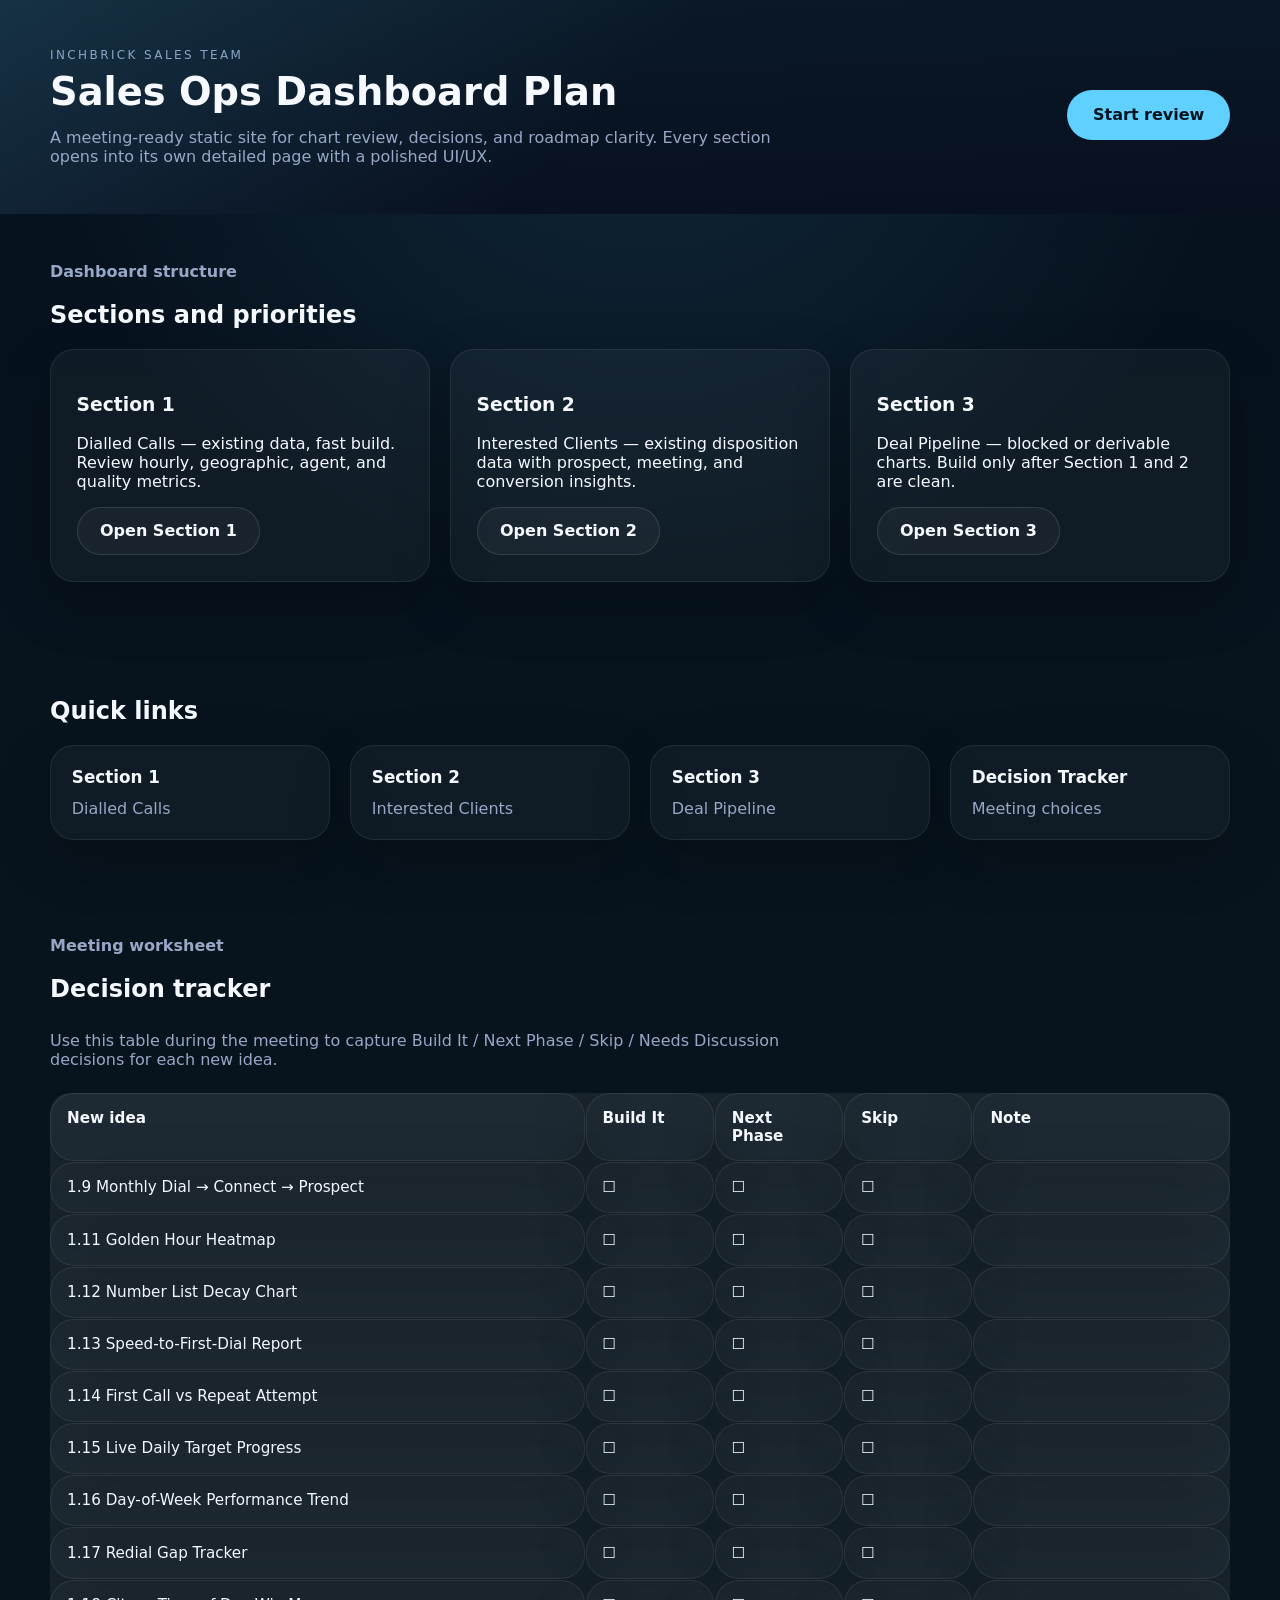
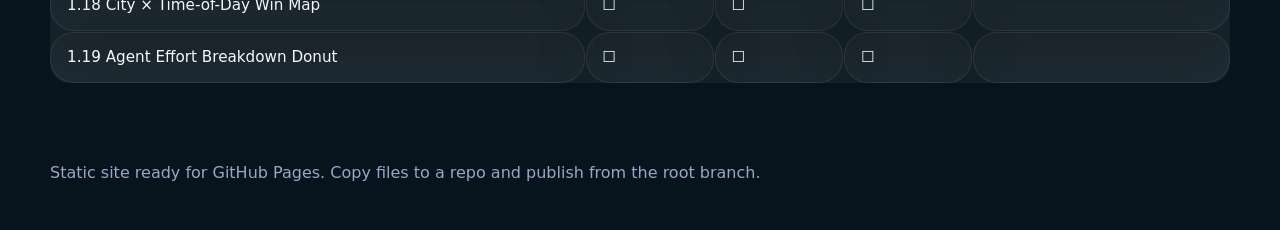
==== index.html @ 91cfb1c0 "Initial Sales Ops Dashboard plan site" ====
<!DOCTYPE html>
<html lang="en">
<head>
  <meta charset="UTF-8" />
  <meta name="viewport" content="width=device-width, initial-scale=1.0" />
  <title>Sales Ops Dashboard Plan</title>
  <link rel="stylesheet" href="css/styles.css" />
</head>
<body>
  <header class="hero">
    <div class="container hero-content">
      <div>
        <p class="eyebrow">Inchbrick Sales Team</p>
        <h1>Sales Ops Dashboard Plan</h1>
        <p class="hero-copy">A meeting-ready static site for chart review, decisions, and roadmap clarity. Every section opens into its own detailed page with a polished UI/UX.</p>
      </div>
      <a class="primary-button" href="#sections">Start review</a>
    </div>
  </header>

  <main class="container">
    <section id="sections" class="section-summary">
      <div class="section-header">
        <div>
          <p class="section-label">Dashboard structure</p>
          <h2>Sections and priorities</h2>
        </div>
      </div>

      <div class="grid-3">
        <article class="summary-card">
          <h3>Section 1</h3>
          <p>Dialled Calls — existing data, fast build. Review hourly, geographic, agent, and quality metrics.</p>
          <a href="section1.html" class="secondary-button">Open Section 1</a>
        </article>
        <article class="summary-card">
          <h3>Section 2</h3>
          <p>Interested Clients — existing disposition data with prospect, meeting, and conversion insights.</p>
          <a href="section2.html" class="secondary-button">Open Section 2</a>
        </article>
        <article class="summary-card">
          <h3>Section 3</h3>
          <p>Deal Pipeline — blocked or derivable charts. Build only after Section 1 and 2 are clean.</p>
          <a href="section3.html" class="secondary-button">Open Section 3</a>
        </article>
      </div>
    </section>

    <section class="cards-grid">
      <h2>Quick links</h2>
      <div class="grid-4">
        <a class="card-link" href="section1.html">
          <strong>Section 1</strong>
          <span>Dialled Calls</span>
        </a>
        <a class="card-link" href="section2.html">
          <strong>Section 2</strong>
          <span>Interested Clients</span>
        </a>
        <a class="card-link" href="section3.html">
          <strong>Section 3</strong>
          <span>Deal Pipeline</span>
        </a>
        <a class="card-link" href="#decision-tracker">
          <strong>Decision Tracker</strong>
          <span>Meeting choices</span>
        </a>
      </div>
    </section>

    <section id="decision-tracker" class="decision-section">
      <div class="section-header">
        <div>
          <p class="section-label">Meeting worksheet</p>
          <h2>Decision tracker</h2>
        </div>
      </div>
      <p class="note">Use this table during the meeting to capture Build It / Next Phase / Skip / Needs Discussion decisions for each new idea.</p>
      <div class="decision-grid">
        <div class="decision-cell"><strong>New idea</strong></div>
        <div class="decision-cell"><strong>Build It</strong></div>
        <div class="decision-cell"><strong>Next Phase</strong></div>
        <div class="decision-cell"><strong>Skip</strong></div>
        <div class="decision-cell"><strong>Note</strong></div>

        <div class="decision-cell">1.9 Monthly Dial → Connect → Prospect</div>
        <div class="decision-cell">☐</div>
        <div class="decision-cell">☐</div>
        <div class="decision-cell">☐</div>
        <div class="decision-cell"></div>

        <div class="decision-cell">1.11 Golden Hour Heatmap</div>
        <div class="decision-cell">☐</div>
        <div class="decision-cell">☐</div>
        <div class="decision-cell">☐</div>
        <div class="decision-cell"></div>

        <div class="decision-cell">1.12 Number List Decay Chart</div>
        <div class="decision-cell">☐</div>
        <div class="decision-cell">☐</div>
        <div class="decision-cell">☐</div>
        <div class="decision-cell"></div>

        <div class="decision-cell">1.13 Speed-to-First-Dial Report</div>
        <div class="decision-cell">☐</div>
        <div class="decision-cell">☐</div>
        <div class="decision-cell">☐</div>
        <div class="decision-cell"></div>

        <div class="decision-cell">1.14 First Call vs Repeat Attempt</div>
        <div class="decision-cell">☐</div>
        <div class="decision-cell">☐</div>
        <div class="decision-cell">☐</div>
        <div class="decision-cell"></div>

        <div class="decision-cell">1.15 Live Daily Target Progress</div>
        <div class="decision-cell">☐</div>
        <div class="decision-cell">☐</div>
        <div class="decision-cell">☐</div>
        <div class="decision-cell"></div>

        <div class="decision-cell">1.16 Day-of-Week Performance Trend</div>
        <div class="decision-cell">☐</div>
        <div class="decision-cell">☐</div>
        <div class="decision-cell">☐</div>
        <div class="decision-cell"></div>

        <div class="decision-cell">1.17 Redial Gap Tracker</div>
        <div class="decision-cell">☐</div>
        <div class="decision-cell">☐</div>
        <div class="decision-cell">☐</div>
        <div class="decision-cell"></div>

        <div class="decision-cell">1.18 City × Time-of-Day Win Map</div>
        <div class="decision-cell">☐</div>
        <div class="decision-cell">☐</div>
        <div class="decision-cell">☐</div>
        <div class="decision-cell"></div>

        <div class="decision-cell">1.19 Agent Effort Breakdown Donut</div>
        <div class="decision-cell">☐</div>
        <div class="decision-cell">☐</div>
        <div class="decision-cell">☐</div>
        <div class="decision-cell"></div>
      </div>
    </section>
  </main>

  <footer class="footer">
    <div class="container">
      <p>Static site ready for GitHub Pages. Copy files to a repo and publish from the root branch.</p>
    </div>
  </footer>
</body>
</html>
---- css/styles.css ----
:root {
  color-scheme: dark;
  --bg: #08101f;
  --surface: #112135;
  --surface-light: #172b44;
  --text: #f6f9ff;
  --muted: #98a7c7;
  --accent: #60d0ff;
  --accent-strong: #10b0ff;
  --border: rgba(255,255,255,0.08);
  --shadow: 0 20px 60px rgba(0,0,0,0.2);
}

* {
  box-sizing: border-box;
}

body {
  margin: 0;
  font-family: Inter, ui-sans-serif, system-ui, sans-serif;
  background: radial-gradient(circle at top, rgba(96,208,255,0.12), transparent 32%),
              linear-gradient(180deg, #06111f 0%, #07131d 42%, #07131d 100%);
  color: var(--text);
  min-height: 100vh;
}

img {
  max-width: 100%;
}

.container {
  width: min(1180px, calc(100% - 2rem));
  margin: 0 auto;
}

.hero, .page-header {
  padding: 3rem 0 2rem;
}

.hero-content, .header-row {
  display: flex;
  gap: 1.5rem;
  align-items: center;
  justify-content: space-between;
  flex-wrap: wrap;
}

.hero {
  background: linear-gradient(135deg, rgba(96,208,255,0.14), transparent 48%),
              linear-gradient(180deg, rgba(10,24,38,0.96), rgba(8,16,31,0.96));
}

.eyebrow {
  margin: 0 0 0.6rem;
  text-transform: uppercase;
  letter-spacing: 0.2em;
  font-size: 0.75rem;
  color: #8aa5c6;
}

h1 {
  margin: 0;
  font-size: clamp(2.4rem, 2.8vw, 3.6rem);
  line-height: 1.05;
}

.hero-copy, .section-header p, .note, .section-details p {
  max-width: 72ch;
  color: var(--muted);
}

.primary-button, .secondary-button {
  display: inline-flex;
  align-items: center;
  justify-content: center;
  border-radius: 999px;
  text-decoration: none;
  font-weight: 600;
  transition: transform 0.2s ease, background 0.2s ease;
}

.primary-button {
  padding: 0.95rem 1.6rem;
  background: var(--accent);
  color: #031420;
}

.secondary-button {
  padding: 0.85rem 1.4rem;
  border: 1px solid rgba(255,255,255,0.12);
  color: var(--text);
  background: rgba(255,255,255,0.04);
}

.primary-button:hover, .secondary-button:hover {
  transform: translateY(-1px);
}

.section-summary, .cards-grid, .decision-section {
  padding: 3rem 0;
}

.section-label {
  margin: 0 0 0.5rem;
  color: var(--accent);
  font-weight: 700;
}

.section-header {
  display: flex;
  flex-wrap: wrap;
  gap: 1rem;
  align-items: baseline;
}

.grid-3, .grid-4 {
  display: grid;
  gap: 1.25rem;
}

.grid-3 {
  grid-template-columns: repeat(auto-fit, minmax(240px, 1fr));
}

.grid-4 {
  grid-template-columns: repeat(auto-fit, minmax(180px, 1fr));
}

.summary-card, .card-link, .chart-card, .decision-cell {
  background: rgba(255,255,255,0.04);
  border: 1px solid var(--border);
  border-radius: 24px;
  box-shadow: var(--shadow);
}

.summary-card, .chart-card {
  padding: 1.6rem;
}

.card-link {
  padding: 1.3rem;
  text-decoration: none;
  color: inherit;
  display: flex;
  flex-direction: column;
  gap: 0.75rem;
}

.card-link strong {
  font-size: 1.05rem;
}

.card-link span {
  color: var(--muted);
}

.note {
  margin: 0.5rem 0 1.5rem;
}

.chart-list {
  display: grid;
  gap: 1rem;
}

.chart-card h3 {
  margin-top: 0;
  margin-bottom: 0.65rem;
}

.chart-card p {
  margin: 0.55rem 0;
  line-height: 1.7;
}

.chart-card p strong {
  color: #dbe9ff;
}

.chart-card.blocked {
  border-color: #9030ff;
}

.chart-card.derivable {
  border-color: #3c9cff;
}

.decision-grid {
  display: grid;
  gap: 1px;
  grid-template-columns: 2.5fr 0.6fr 0.6fr 0.6fr 1.2fr;
  background: rgba(255,255,255,0.08);
  border-radius: 20px;
  overflow: hidden;
}

.decision-cell {
  padding: 0.95rem 1rem;
  background: rgba(255,255,255,0.02);
  color: var(--text);
  font-size: 0.95rem;
  min-height: 3.2rem;
}

.decision-cell strong {
  color: var(--text);
}

.footer {
  padding: 2rem 0 3rem;
}

.footer p {
  margin: 0;
  color: var(--muted);
}

@media (max-width: 780px) {
  .grid-4, .grid-3 {
    grid-template-columns: 1fr;
  }
  .decision-grid {
    grid-template-columns: 1fr;
  }
}

@media (max-width: 560px) {
  .hero-content, .header-row {
    flex-direction: column;
    align-items: flex-start;
  }
  .primary-button, .secondary-button {
    width: 100%;
  }
}
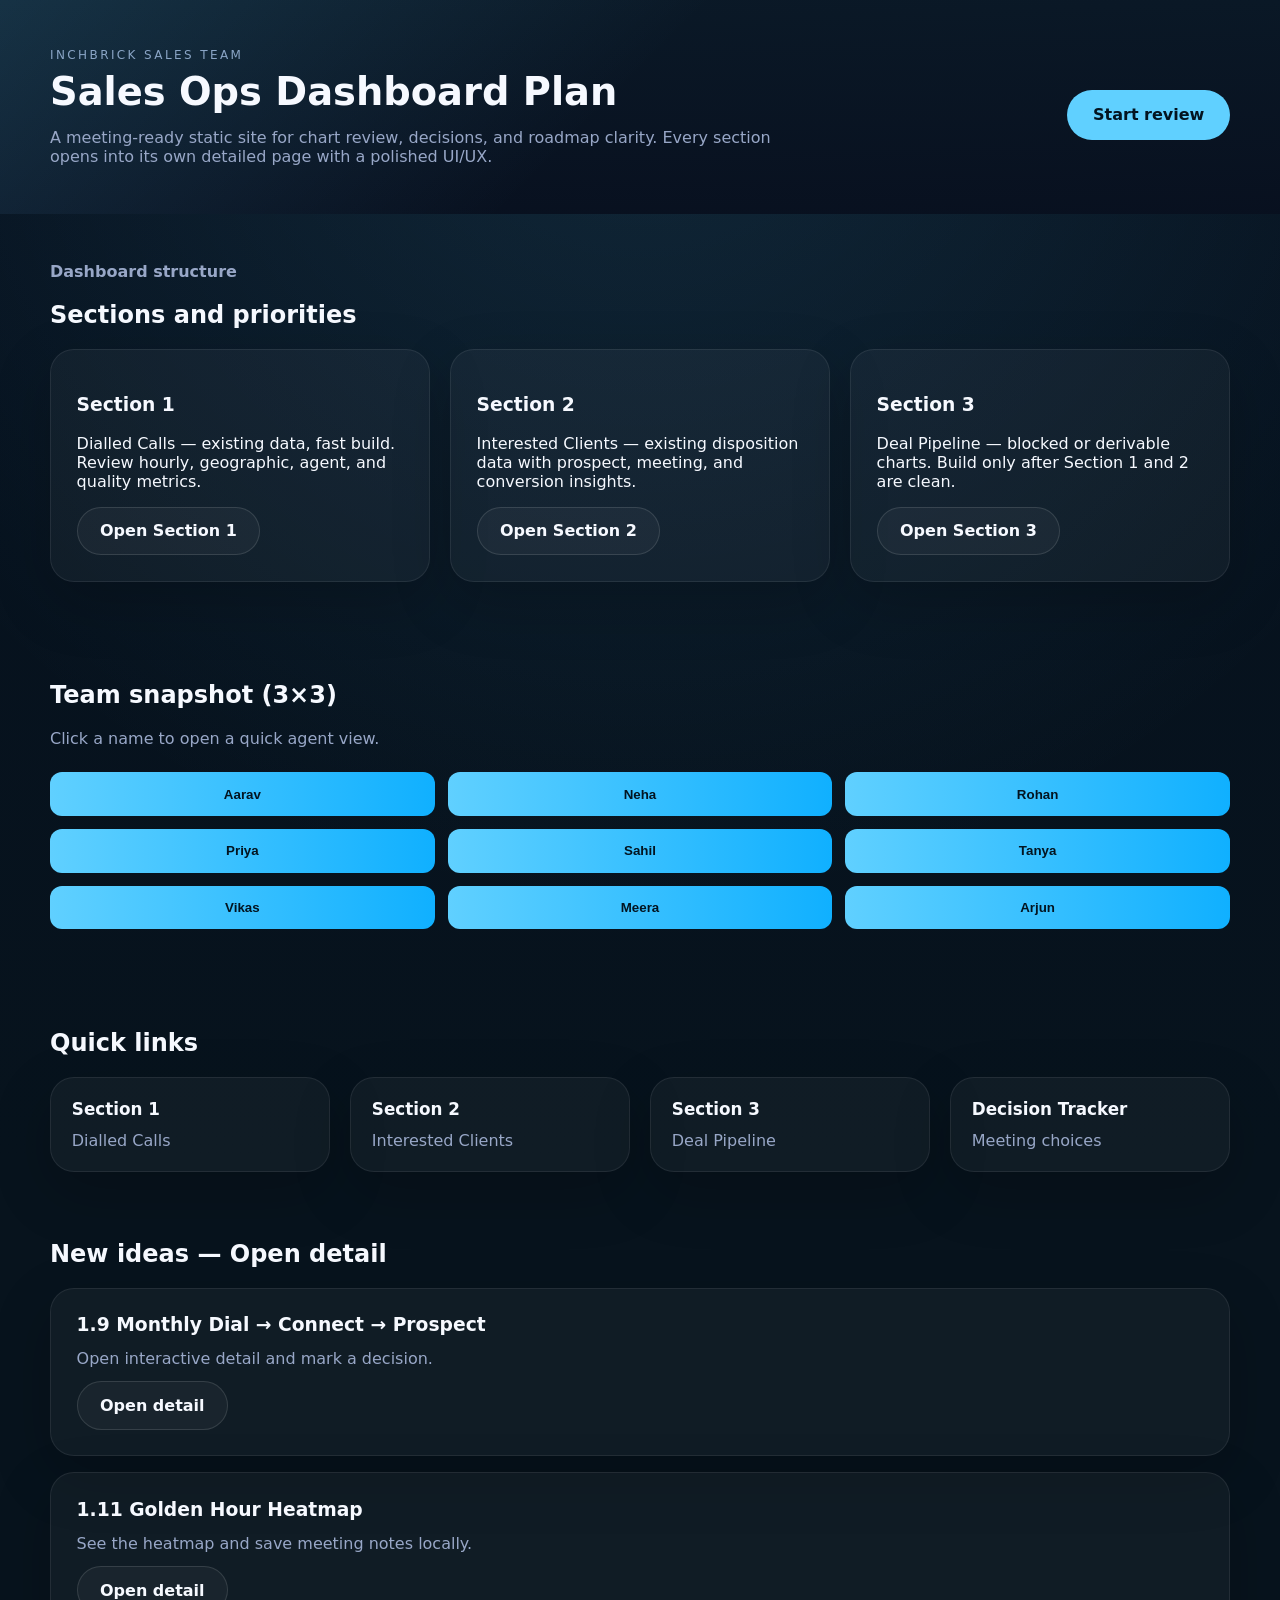
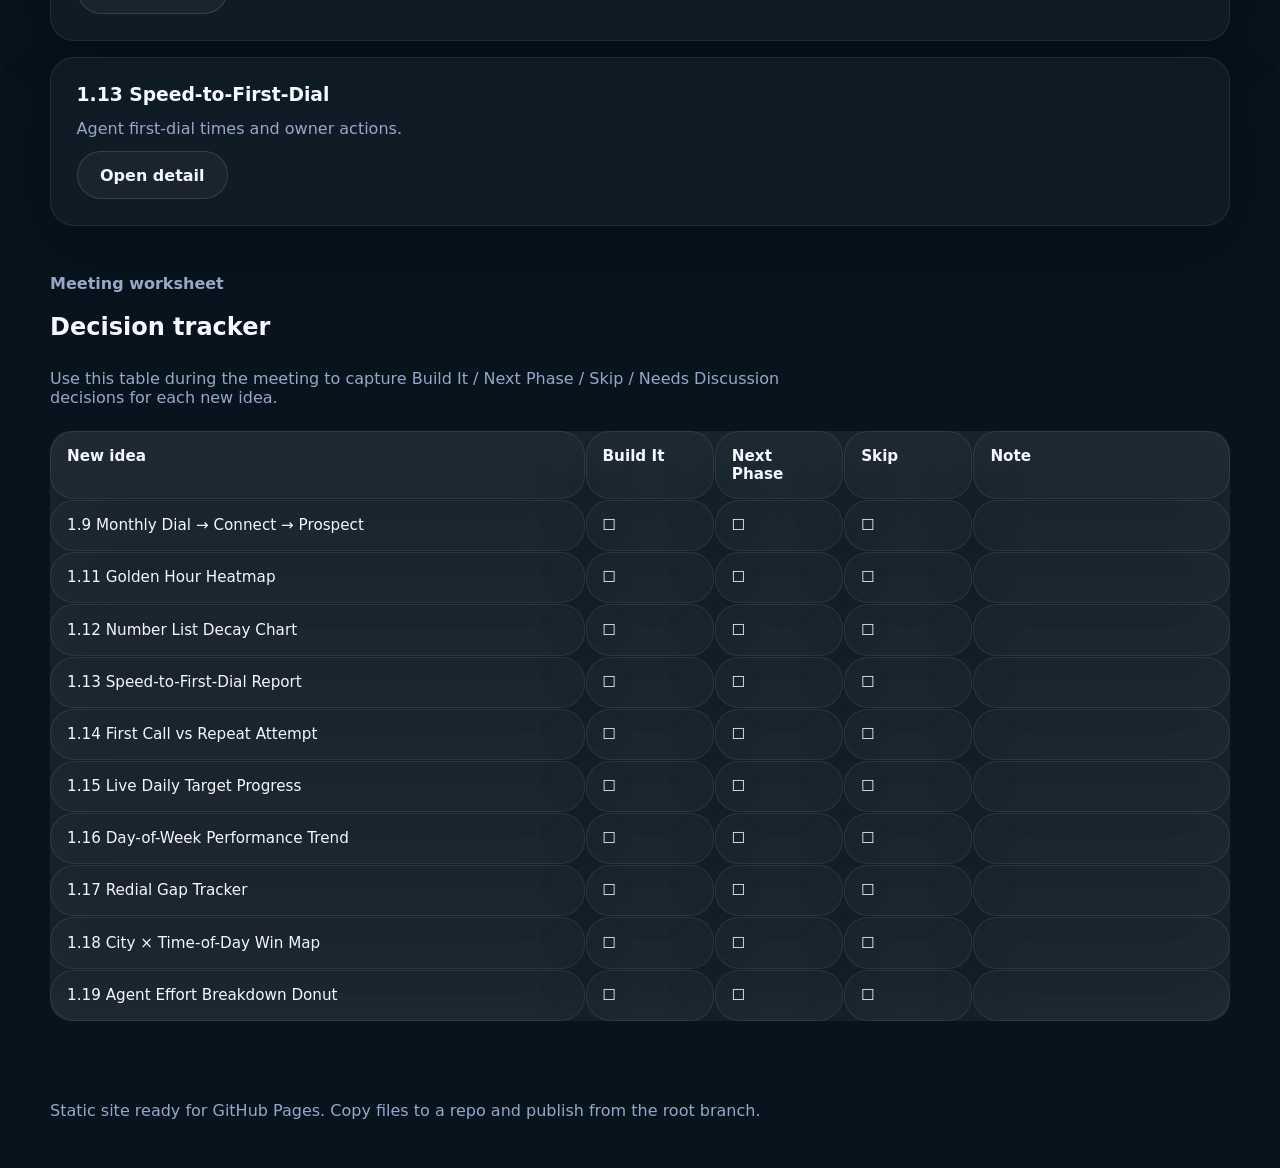
==== commit 9e91529d: "Add interactive detail page, data store, charts, presentation, and UI updates" ====
--- a/index.html
+++ b/index.html
@@ -45,6 +45,21 @@
         </article>
       </div>
     </section>
+    <section class="agents-grid">
+      <h2>Team snapshot (3×3)</h2>
+      <p class="note">Click a name to open a quick agent view.</p>
+      <div class="agent-grid">
+        <button class="agent">Aarav</button>
+        <button class="agent">Neha</button>
+        <button class="agent">Rohan</button>
+        <button class="agent">Priya</button>
+        <button class="agent">Sahil</button>
+        <button class="agent">Tanya</button>
+        <button class="agent">Vikas</button>
+        <button class="agent">Meera</button>
+        <button class="agent">Arjun</button>
+      </div>
+    </section>
 
     <section class="cards-grid">
       <h2>Quick links</h2>
@@ -65,6 +80,27 @@
           <strong>Decision Tracker</strong>
           <span>Meeting choices</span>
         </a>
+      </div>
+    </section>
+
+    <section class="section-details">
+      <h2>New ideas — Open detail</h2>
+      <div class="chart-list">
+        <article class="chart-card">
+          <h3>1.9 Monthly Dial → Connect → Prospect</h3>
+          <p>Open interactive detail and mark a decision.</p>
+          <a class="secondary-button" href="detail.html?id=1-9">Open detail</a>
+        </article>
+        <article class="chart-card">
+          <h3>1.11 Golden Hour Heatmap</h3>
+          <p>See the heatmap and save meeting notes locally.</p>
+          <a class="secondary-button" href="detail.html?id=1-11">Open detail</a>
+        </article>
+        <article class="chart-card">
+          <h3>1.13 Speed-to-First-Dial</h3>
+          <p>Agent first-dial times and owner actions.</p>
+          <a class="secondary-button" href="detail.html?id=1-13">Open detail</a>
+        </article>
       </div>
     </section>
 
--- a/css/styles.css
+++ b/css/styles.css
@@ -154,6 +154,23 @@
   color: var(--muted);
 }
 
+.agents-grid { padding: 2rem 0; }
+.agent-grid { display: grid; grid-template-columns: repeat(3,1fr); gap: 0.8rem; }
+.agent { background: linear-gradient(90deg,#60d0ff,#10b0ff); border: none; color:#031420; padding:0.9rem; border-radius:12px; font-weight:700; cursor:pointer }
+.agent:active { transform: translateY(1px); }
+
+.detail-head h1 { margin:0 0 0.3rem; }
+.detail-head .muted { color: var(--muted); margin:0 0 1rem; }
+
+.decision-controls { display:flex; gap:0.6rem; margin:1rem 0; flex-wrap:wrap }
+.dec-btn { padding:0.65rem 0.9rem; border-radius:10px; border:1px solid rgba(255,255,255,0.06); background:rgba(255,255,255,0.02); color:var(--text); cursor:pointer }
+.dec-btn.active { background: linear-gradient(90deg,#00c46b,#60d0ff); color:#001018; font-weight:700; border-color:rgba(255,255,255,0.09) }
+
+textarea { width:100%; min-height:120px; padding:0.8rem; border-radius:12px; border:1px solid rgba(255,255,255,0.06); background: rgba(255,255,255,0.02); color:var(--text); resize:vertical }
+
+.heatmap-grid { display:grid; gap:6px; margin:1rem 0; }
+.heatmap-grid > div { padding:8px; border-radius:6px; color:#001018; text-align:center; font-weight:700 }
+
 .note {
   margin: 0.5rem 0 1.5rem;
 }
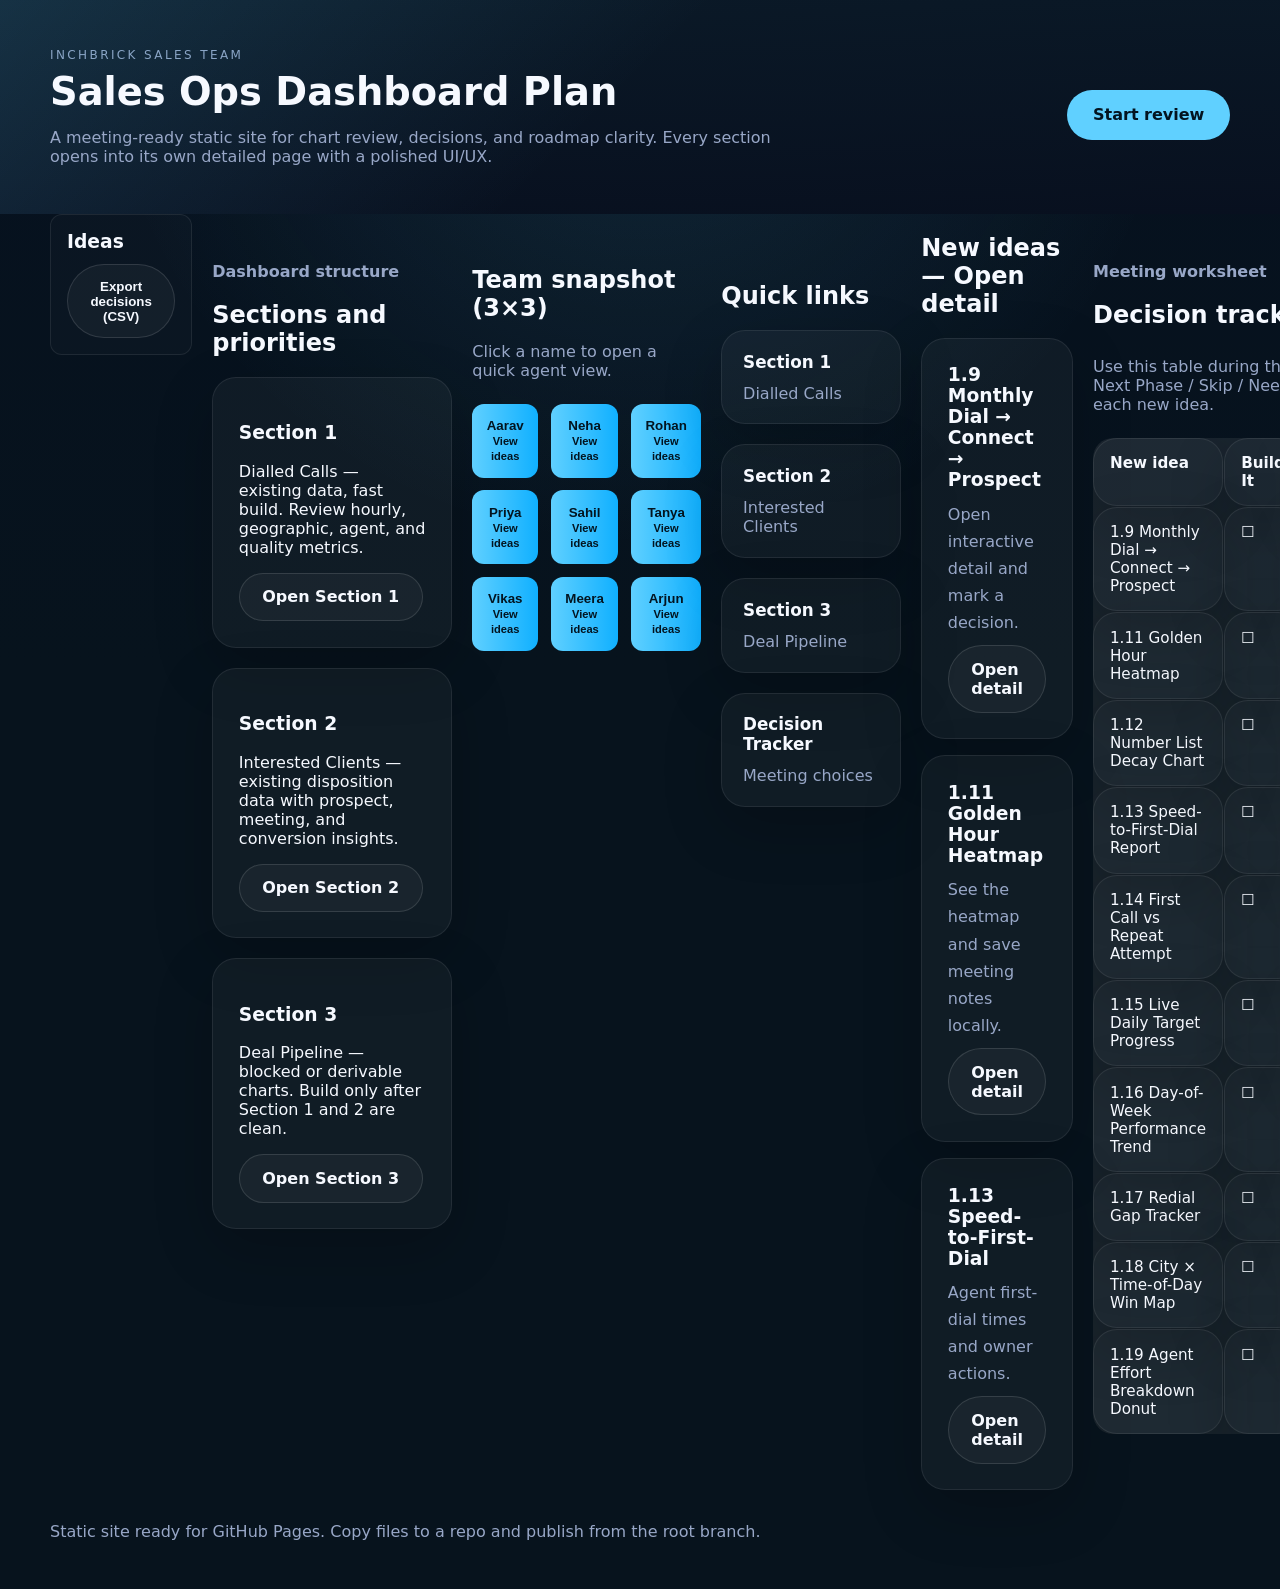
==== commit 60973e16: "Add idea selector sidebar, quick-view modal with next/prev, agent integration, and CSV export" ====
--- a/index.html
+++ b/index.html
@@ -19,7 +19,13 @@
   </header>
 
   <main class="container">
-    <section id="sections" class="section-summary">
+    <div class="layout">
+      <aside class="left-panel">
+        <h3>Ideas</h3>
+        <div id="idea-list"></div>
+        <div style="margin-top:12px"><button id="export-decisions" class="secondary-button">Export decisions (CSV)</button></div>
+      </aside>
+      <section id="sections" class="section-summary">
       <div class="section-header">
         <div>
           <p class="section-label">Dashboard structure</p>
@@ -48,16 +54,16 @@
     <section class="agents-grid">
       <h2>Team snapshot (3×3)</h2>
       <p class="note">Click a name to open a quick agent view.</p>
-      <div class="agent-grid">
-        <button class="agent">Aarav</button>
-        <button class="agent">Neha</button>
-        <button class="agent">Rohan</button>
-        <button class="agent">Priya</button>
-        <button class="agent">Sahil</button>
-        <button class="agent">Tanya</button>
-        <button class="agent">Vikas</button>
-        <button class="agent">Meera</button>
-        <button class="agent">Arjun</button>
+      <div class="agent-grid" id="agent-grid">
+        <button class="agent" data-agent="Aarav">Aarav<br/><small class="muted">View ideas</small></button>
+        <button class="agent" data-agent="Neha">Neha<br/><small class="muted">View ideas</small></button>
+        <button class="agent" data-agent="Rohan">Rohan<br/><small class="muted">View ideas</small></button>
+        <button class="agent" data-agent="Priya">Priya<br/><small class="muted">View ideas</small></button>
+        <button class="agent" data-agent="Sahil">Sahil<br/><small class="muted">View ideas</small></button>
+        <button class="agent" data-agent="Tanya">Tanya<br/><small class="muted">View ideas</small></button>
+        <button class="agent" data-agent="Vikas">Vikas<br/><small class="muted">View ideas</small></button>
+        <button class="agent" data-agent="Meera">Meera<br/><small class="muted">View ideas</small></button>
+        <button class="agent" data-agent="Arjun">Arjun<br/><small class="muted">View ideas</small></button>
       </div>
     </section>
 
--- a/css/styles.css
+++ b/css/styles.css
@@ -171,6 +171,20 @@
 .heatmap-grid { display:grid; gap:6px; margin:1rem 0; }
 .heatmap-grid > div { padding:8px; border-radius:6px; color:#001018; text-align:center; font-weight:700 }
 
+/* Layout for index */
+.layout { display:flex; gap:1.25rem; align-items:flex-start }
+.left-panel { width:320px; background:rgba(255,255,255,0.02); border:1px solid var(--border); padding:1rem; border-radius:12px }
+.left-panel h3{ margin:0 0 0.5rem }
+.idea-row { display:flex; align-items:center; gap:0.6rem; padding:0.5rem 0; border-bottom:1px dashed rgba(255,255,255,0.02) }
+.idea-row label{ cursor:pointer }
+
+/* Quick modal */
+.quick-modal { position:fixed; inset:0; display:flex; align-items:center; justify-content:center; background:rgba(2,6,12,0.6); z-index:2000 }
+.quick-inner { width:min(840px,96%); background:var(--surface); padding:1.2rem; border-radius:12px; box-shadow:var(--shadow) }
+.quick-inner .close-quick{ float:right; background:transparent; border:none; font-size:1.2rem; color:var(--muted); cursor:pointer }
+.quick-controls{ display:flex; gap:0.6rem; margin-top:1rem; justify-content:flex-end }
+
+
 .note {
   margin: 0.5rem 0 1.5rem;
 }
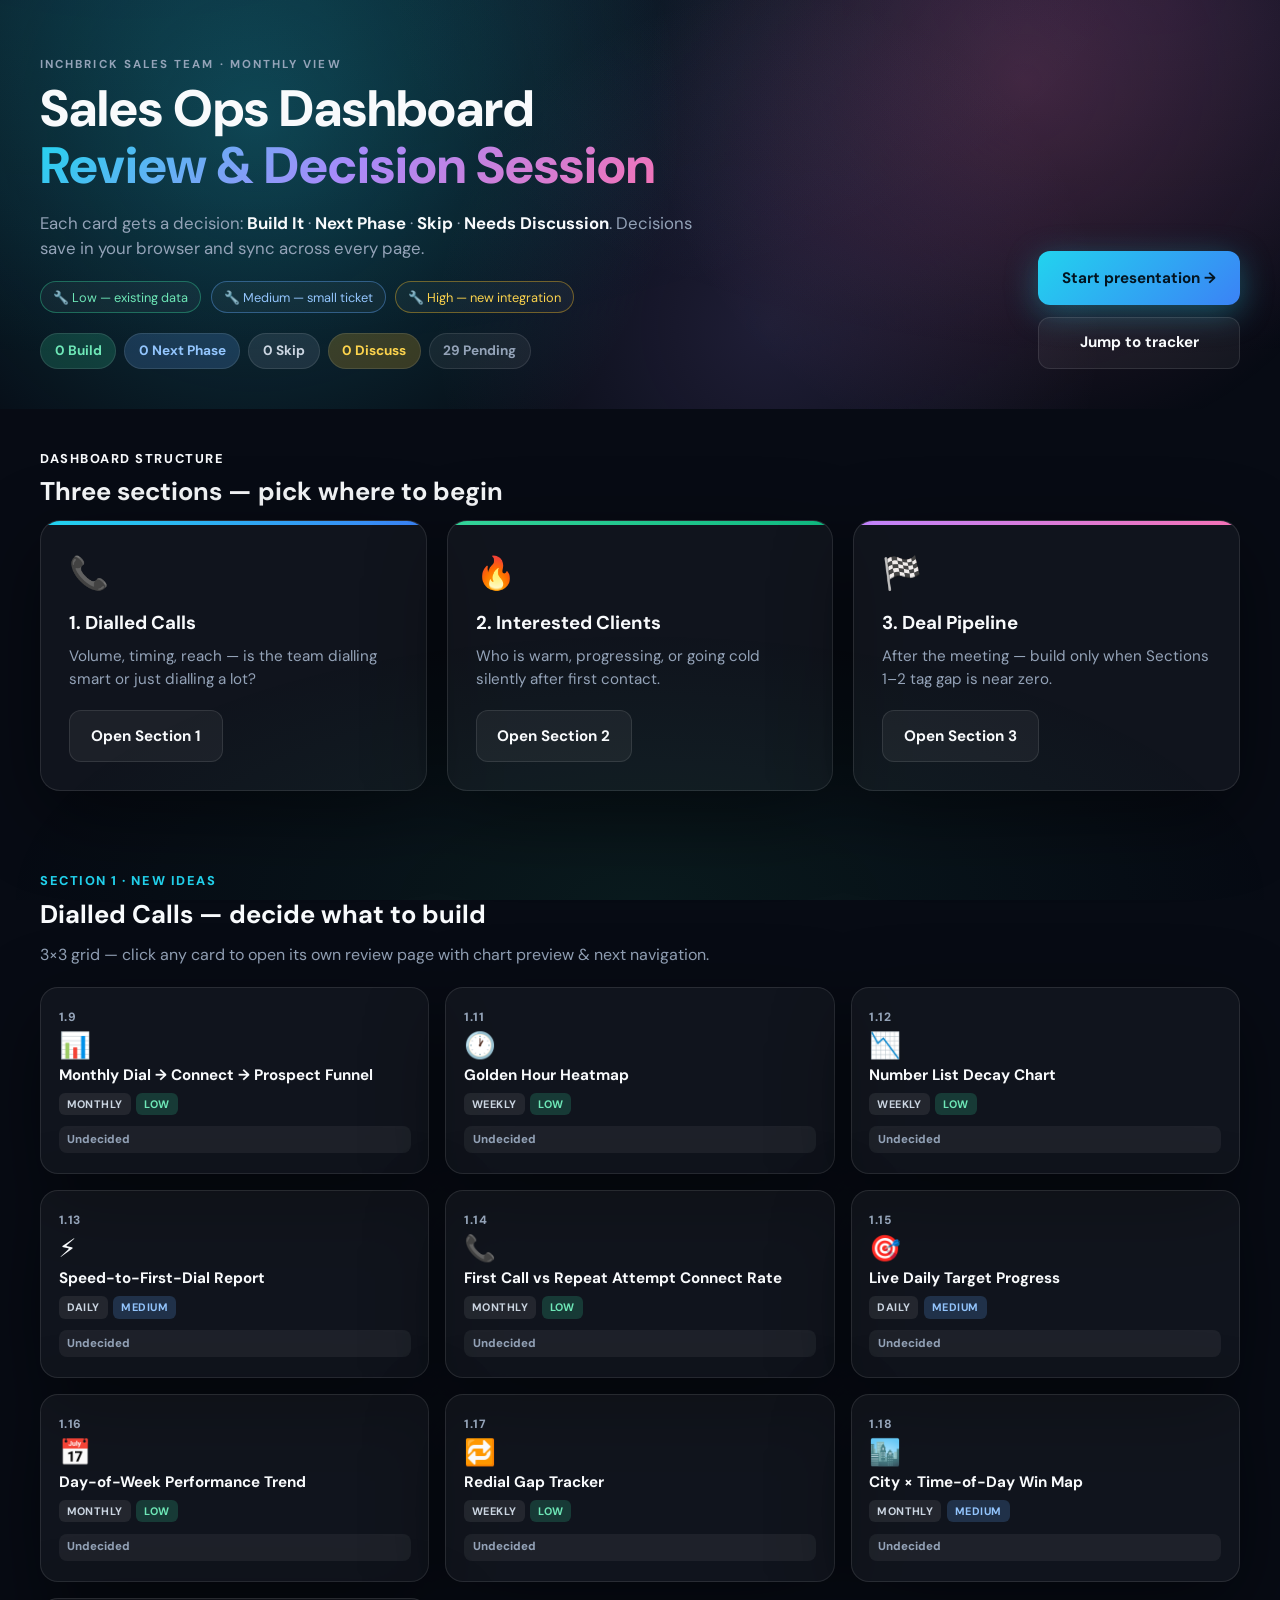
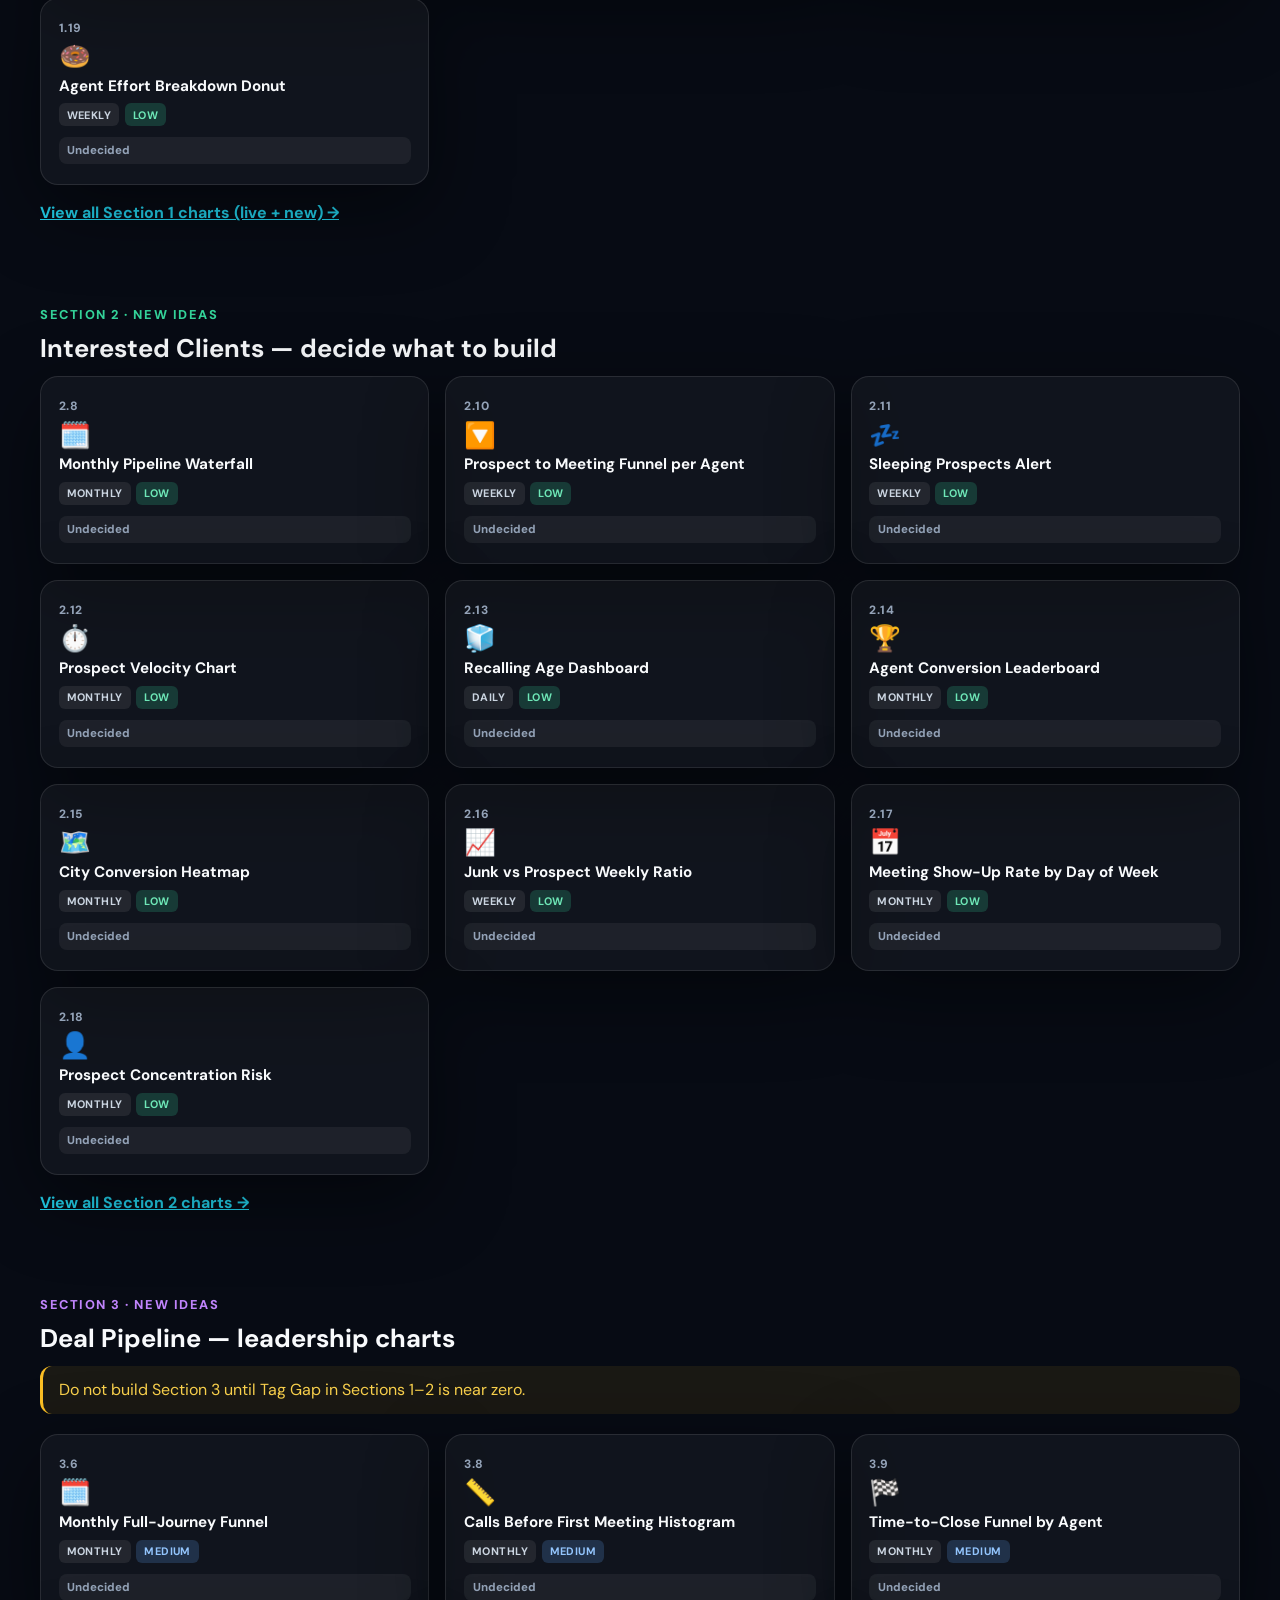
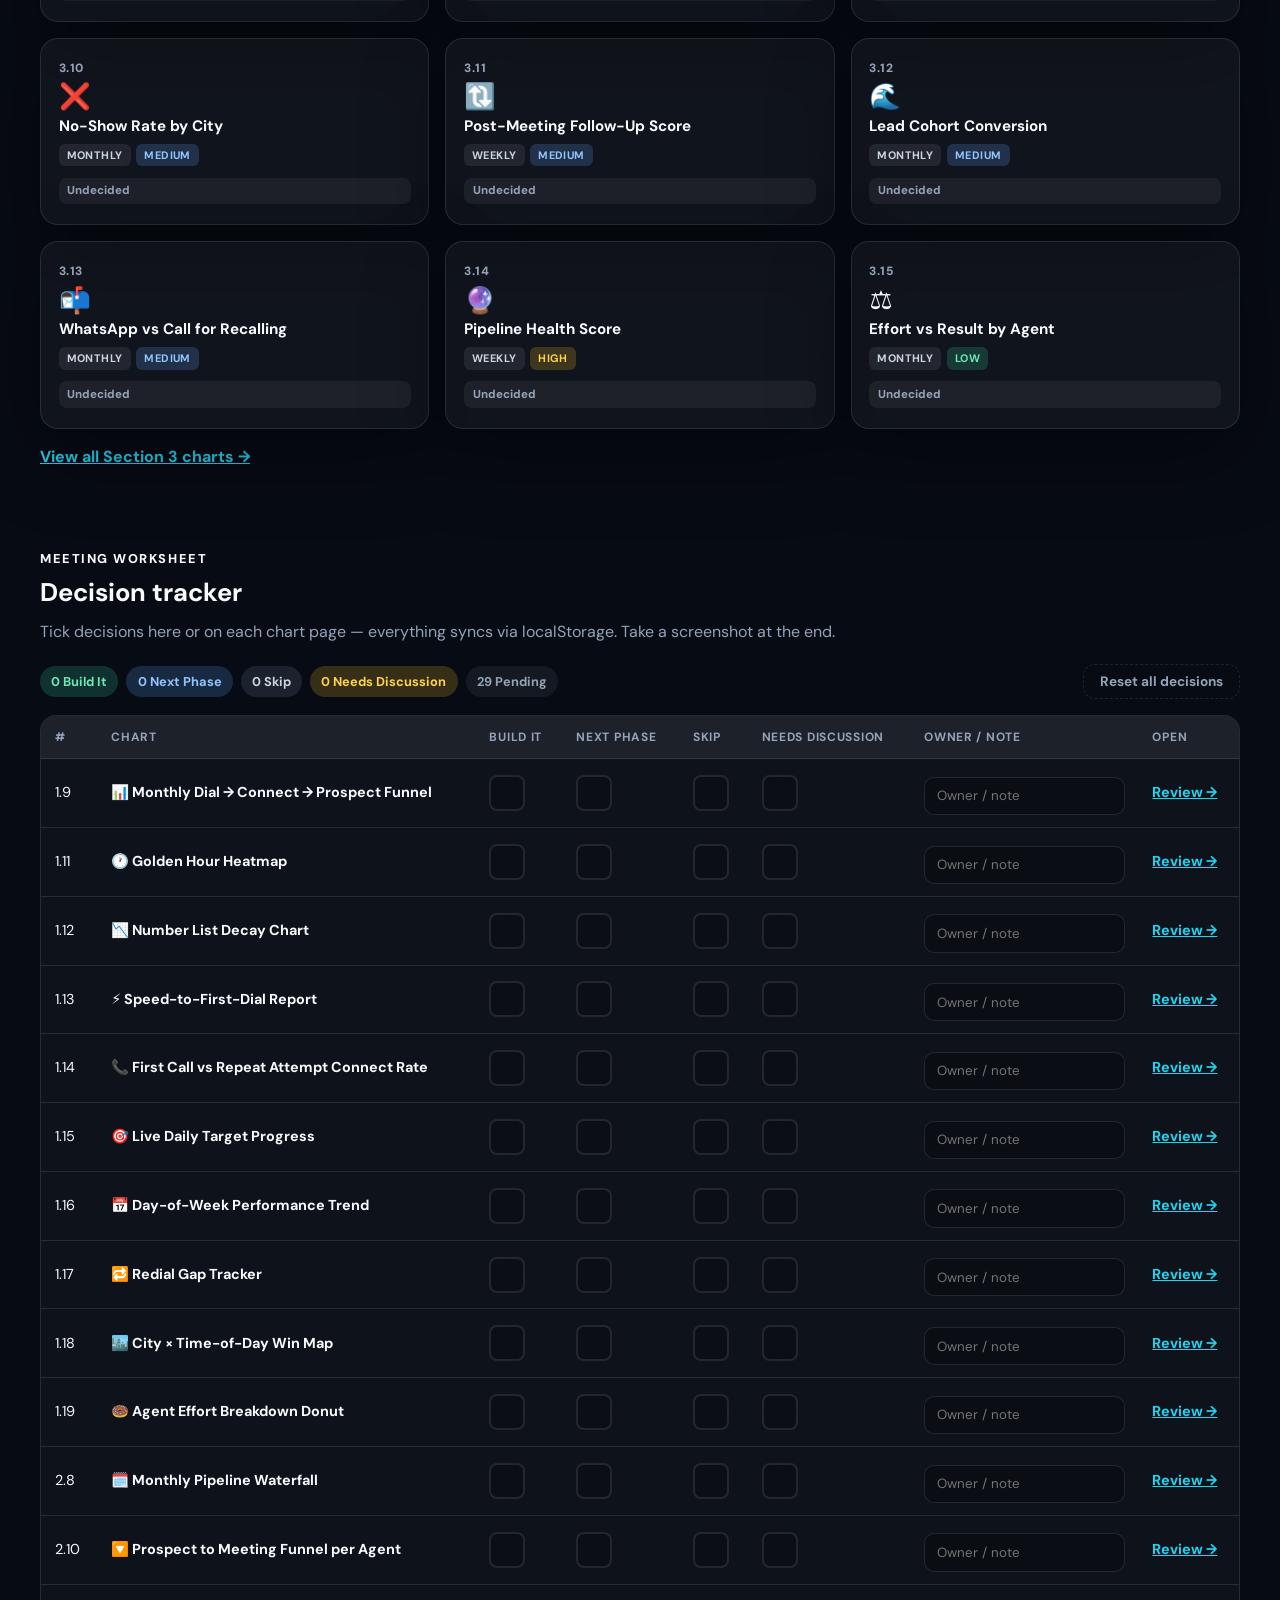
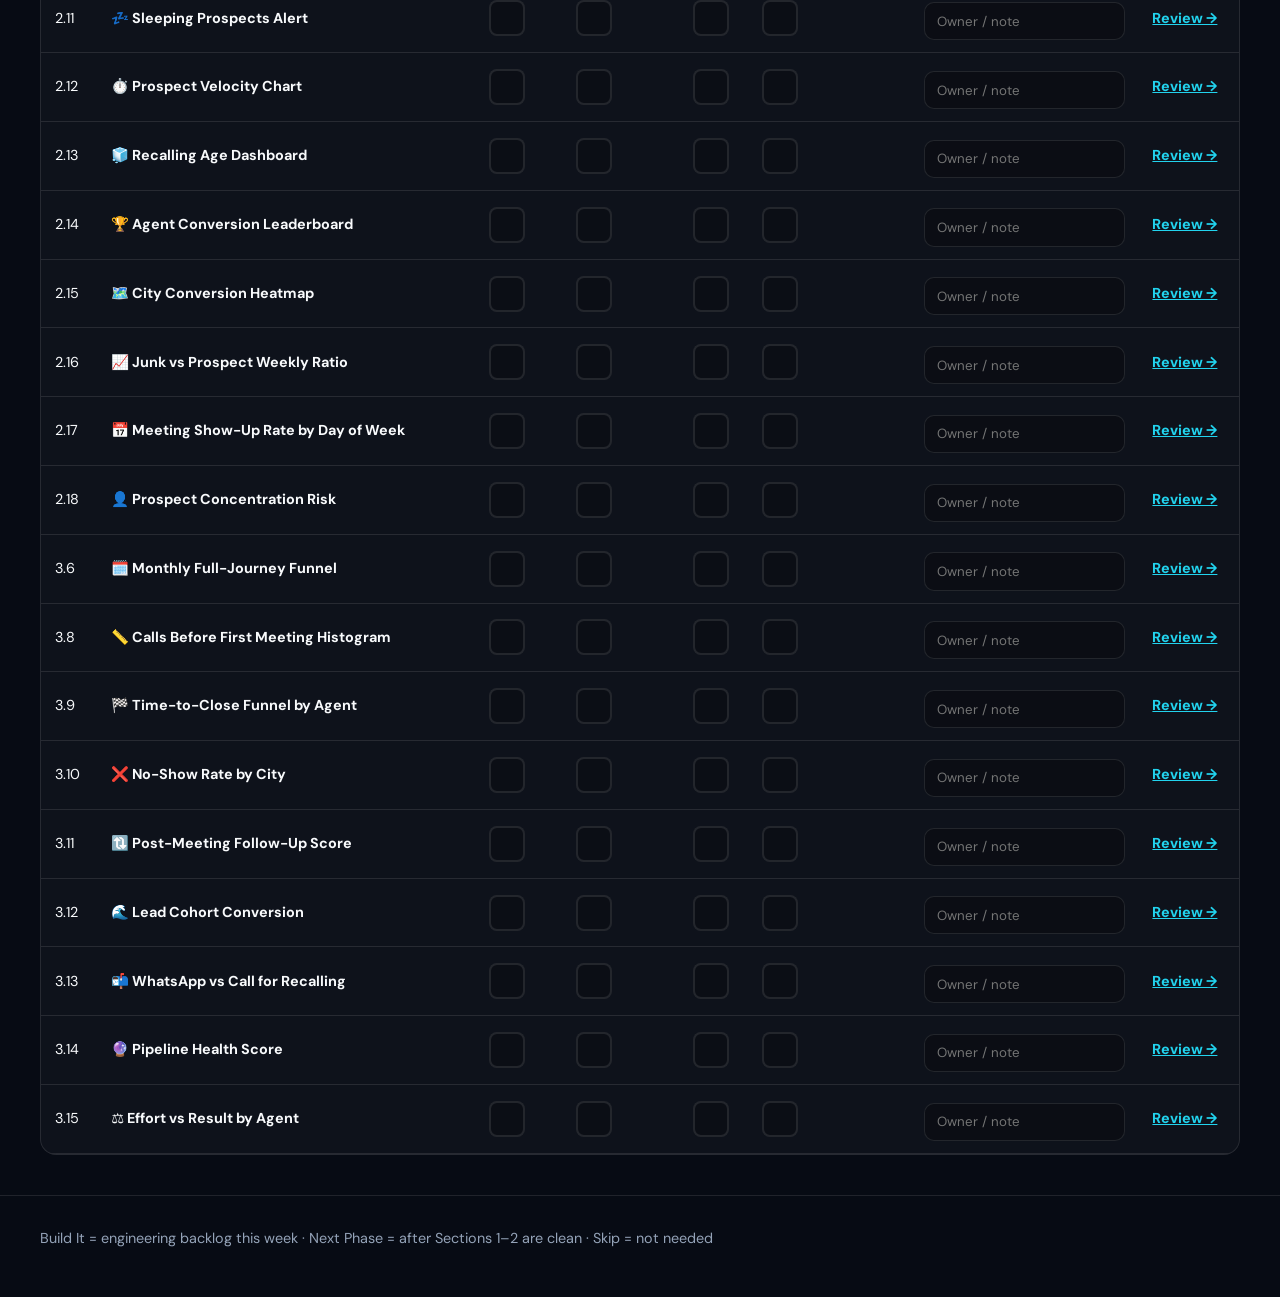
==== commit 6a69d278: "Rebuild meeting review site with per-chart pages and synced decisions. Add Chart.js previews, 3x3 ti" ====
--- a/index.html
+++ b/index.html
@@ -3,111 +3,91 @@
 <head>
   <meta charset="UTF-8" />
   <meta name="viewport" content="width=device-width, initial-scale=1.0" />
-  <title>Sales Ops Dashboard Plan</title>
+  <title>Sales Ops Dashboard — Review & Decision Session</title>
+  <link rel="preconnect" href="https://fonts.googleapis.com" />
+  <link rel="preconnect" href="https://fonts.gstatic.com" crossorigin />
+  <link href="https://fonts.googleapis.com/css2?family=DM+Sans:ital,opsz,wght@0,9..40,400;0,9..40,600;0,9..40,700;0,9..40,800;1,9..40,400&display=swap" rel="stylesheet" />
   <link rel="stylesheet" href="css/styles.css" />
 </head>
-<body>
-  <header class="hero">
+<body data-page="index">
+  <header class="hero hero-meeting">
+    <div class="hero-bg-orbs" aria-hidden="true"></div>
     <div class="container hero-content">
-      <div>
-        <p class="eyebrow">Inchbrick Sales Team</p>
-        <h1>Sales Ops Dashboard Plan</h1>
-        <p class="hero-copy">A meeting-ready static site for chart review, decisions, and roadmap clarity. Every section opens into its own detailed page with a polished UI/UX.</p>
+      <div class="hero-text">
+        <p class="eyebrow">Inchbrick Sales Team · Monthly View</p>
+        <h1>Sales Ops Dashboard<br /><span class="gradient-text">Review & Decision Session</span></h1>
+        <p class="hero-copy">Each card gets a decision: <strong>Build It</strong> · <strong>Next Phase</strong> · <strong>Skip</strong> · <strong>Needs Discussion</strong>. Decisions save in your browser and sync across every page.</p>
+        <div class="legend-row">
+          <span class="legend-item low">🔧 Low — existing data</span>
+          <span class="legend-item medium">🔧 Medium — small ticket</span>
+          <span class="legend-item high">🔧 High — new integration</span>
+        </div>
+        <div id="hero-counts" class="hero-counts"></div>
       </div>
-      <a class="primary-button" href="#sections">Start review</a>
+      <div class="hero-actions">
+        <a class="primary-button" id="start-presentation" href="#">Start presentation →</a>
+        <a class="secondary-button" href="#decision-tracker">Jump to tracker</a>
+      </div>
     </div>
   </header>
 
   <main class="container">
-    <div class="layout">
-      <aside class="left-panel">
-        <h3>Ideas</h3>
-        <div id="idea-list"></div>
-        <div style="margin-top:12px"><button id="export-decisions" class="secondary-button">Export decisions (CSV)</button></div>
-      </aside>
-      <section id="sections" class="section-summary">
+    <section class="section-summary">
       <div class="section-header">
         <div>
           <p class="section-label">Dashboard structure</p>
-          <h2>Sections and priorities</h2>
+          <h2>Three sections — pick where to begin</h2>
         </div>
       </div>
-
-      <div class="grid-3">
-        <article class="summary-card">
-          <h3>Section 1</h3>
-          <p>Dialled Calls — existing data, fast build. Review hourly, geographic, agent, and quality metrics.</p>
+      <div class="grid-3 section-cards">
+        <article class="summary-card s1-card">
+          <span class="card-icon">📞</span>
+          <h3>1. Dialled Calls</h3>
+          <p>Volume, timing, reach — is the team dialling smart or just dialling a lot?</p>
           <a href="section1.html" class="secondary-button">Open Section 1</a>
         </article>
-        <article class="summary-card">
-          <h3>Section 2</h3>
-          <p>Interested Clients — existing disposition data with prospect, meeting, and conversion insights.</p>
+        <article class="summary-card s2-card">
+          <span class="card-icon">🔥</span>
+          <h3>2. Interested Clients</h3>
+          <p>Who is warm, progressing, or going cold silently after first contact.</p>
           <a href="section2.html" class="secondary-button">Open Section 2</a>
         </article>
-        <article class="summary-card">
-          <h3>Section 3</h3>
-          <p>Deal Pipeline — blocked or derivable charts. Build only after Section 1 and 2 are clean.</p>
+        <article class="summary-card s3-card">
+          <span class="card-icon">🏁</span>
+          <h3>3. Deal Pipeline</h3>
+          <p>After the meeting — build only when Sections 1–2 tag gap is near zero.</p>
           <a href="section3.html" class="secondary-button">Open Section 3</a>
         </article>
       </div>
     </section>
-    <section class="agents-grid">
-      <h2>Team snapshot (3×3)</h2>
-      <p class="note">Click a name to open a quick agent view.</p>
-      <div class="agent-grid" id="agent-grid">
-        <button class="agent" data-agent="Aarav">Aarav<br/><small class="muted">View ideas</small></button>
-        <button class="agent" data-agent="Neha">Neha<br/><small class="muted">View ideas</small></button>
-        <button class="agent" data-agent="Rohan">Rohan<br/><small class="muted">View ideas</small></button>
-        <button class="agent" data-agent="Priya">Priya<br/><small class="muted">View ideas</small></button>
-        <button class="agent" data-agent="Sahil">Sahil<br/><small class="muted">View ideas</small></button>
-        <button class="agent" data-agent="Tanya">Tanya<br/><small class="muted">View ideas</small></button>
-        <button class="agent" data-agent="Vikas">Vikas<br/><small class="muted">View ideas</small></button>
-        <button class="agent" data-agent="Meera">Meera<br/><small class="muted">View ideas</small></button>
-        <button class="agent" data-agent="Arjun">Arjun<br/><small class="muted">View ideas</small></button>
+
+    <section class="tiles-section s1">
+      <div class="section-header">
+        <p class="section-label">Section 1 · New ideas</p>
+        <h2>Dialled Calls — decide what to build</h2>
+        <p class="note">3×3 grid — click any card to open its own review page with chart preview & next navigation.</p>
       </div>
+      <div id="grid-section-1" class="grid-3x3"></div>
+      <a href="section1.html" class="section-link">View all Section 1 charts (live + new) →</a>
     </section>
 
-    <section class="cards-grid">
-      <h2>Quick links</h2>
-      <div class="grid-4">
-        <a class="card-link" href="section1.html">
-          <strong>Section 1</strong>
-          <span>Dialled Calls</span>
-        </a>
-        <a class="card-link" href="section2.html">
-          <strong>Section 2</strong>
-          <span>Interested Clients</span>
-        </a>
-        <a class="card-link" href="section3.html">
-          <strong>Section 3</strong>
-          <span>Deal Pipeline</span>
-        </a>
-        <a class="card-link" href="#decision-tracker">
-          <strong>Decision Tracker</strong>
-          <span>Meeting choices</span>
-        </a>
+    <section class="tiles-section s2">
+      <div class="section-header">
+        <p class="section-label">Section 2 · New ideas</p>
+        <h2>Interested Clients — decide what to build</h2>
       </div>
+      <div id="grid-section-2" class="grid-3x3"></div>
+      <a href="section2.html" class="section-link">View all Section 2 charts →</a>
     </section>
 
-    <section class="section-details">
-      <h2>New ideas — Open detail</h2>
-      <div class="chart-list">
-        <article class="chart-card">
-          <h3>1.9 Monthly Dial → Connect → Prospect</h3>
-          <p>Open interactive detail and mark a decision.</p>
-          <a class="secondary-button" href="detail.html?id=1-9">Open detail</a>
-        </article>
-        <article class="chart-card">
-          <h3>1.11 Golden Hour Heatmap</h3>
-          <p>See the heatmap and save meeting notes locally.</p>
-          <a class="secondary-button" href="detail.html?id=1-11">Open detail</a>
-        </article>
-        <article class="chart-card">
-          <h3>1.13 Speed-to-First-Dial</h3>
-          <p>Agent first-dial times and owner actions.</p>
-          <a class="secondary-button" href="detail.html?id=1-13">Open detail</a>
-        </article>
+    <section class="tiles-section s3">
+      <div class="section-header">
+        <p class="section-label">Section 3 · New ideas</p>
+        <h2>Deal Pipeline — leadership charts</h2>
+        <p class="note warn">Do not build Section 3 until Tag Gap in Sections 1–2 is near zero.</p>
       </div>
+      <div id="grid-section-3" class="grid-3x3"></div>
+      <a href="section3.html" class="section-link">View all Section 3 charts →</a>
     </section>
 
     <section id="decision-tracker" class="decision-section">
@@ -115,83 +95,21 @@
         <div>
           <p class="section-label">Meeting worksheet</p>
           <h2>Decision tracker</h2>
+          <p class="note">Tick decisions here or on each chart page — everything syncs via localStorage. Take a screenshot at the end.</p>
         </div>
       </div>
-      <p class="note">Use this table during the meeting to capture Build It / Next Phase / Skip / Needs Discussion decisions for each new idea.</p>
-      <div class="decision-grid">
-        <div class="decision-cell"><strong>New idea</strong></div>
-        <div class="decision-cell"><strong>Build It</strong></div>
-        <div class="decision-cell"><strong>Next Phase</strong></div>
-        <div class="decision-cell"><strong>Skip</strong></div>
-        <div class="decision-cell"><strong>Note</strong></div>
-
-        <div class="decision-cell">1.9 Monthly Dial → Connect → Prospect</div>
-        <div class="decision-cell">☐</div>
-        <div class="decision-cell">☐</div>
-        <div class="decision-cell">☐</div>
-        <div class="decision-cell"></div>
-
-        <div class="decision-cell">1.11 Golden Hour Heatmap</div>
-        <div class="decision-cell">☐</div>
-        <div class="decision-cell">☐</div>
-        <div class="decision-cell">☐</div>
-        <div class="decision-cell"></div>
-
-        <div class="decision-cell">1.12 Number List Decay Chart</div>
-        <div class="decision-cell">☐</div>
-        <div class="decision-cell">☐</div>
-        <div class="decision-cell">☐</div>
-        <div class="decision-cell"></div>
-
-        <div class="decision-cell">1.13 Speed-to-First-Dial Report</div>
-        <div class="decision-cell">☐</div>
-        <div class="decision-cell">☐</div>
-        <div class="decision-cell">☐</div>
-        <div class="decision-cell"></div>
-
-        <div class="decision-cell">1.14 First Call vs Repeat Attempt</div>
-        <div class="decision-cell">☐</div>
-        <div class="decision-cell">☐</div>
-        <div class="decision-cell">☐</div>
-        <div class="decision-cell"></div>
-
-        <div class="decision-cell">1.15 Live Daily Target Progress</div>
-        <div class="decision-cell">☐</div>
-        <div class="decision-cell">☐</div>
-        <div class="decision-cell">☐</div>
-        <div class="decision-cell"></div>
-
-        <div class="decision-cell">1.16 Day-of-Week Performance Trend</div>
-        <div class="decision-cell">☐</div>
-        <div class="decision-cell">☐</div>
-        <div class="decision-cell">☐</div>
-        <div class="decision-cell"></div>
-
-        <div class="decision-cell">1.17 Redial Gap Tracker</div>
-        <div class="decision-cell">☐</div>
-        <div class="decision-cell">☐</div>
-        <div class="decision-cell">☐</div>
-        <div class="decision-cell"></div>
-
-        <div class="decision-cell">1.18 City × Time-of-Day Win Map</div>
-        <div class="decision-cell">☐</div>
-        <div class="decision-cell">☐</div>
-        <div class="decision-cell">☐</div>
-        <div class="decision-cell"></div>
-
-        <div class="decision-cell">1.19 Agent Effort Breakdown Donut</div>
-        <div class="decision-cell">☐</div>
-        <div class="decision-cell">☐</div>
-        <div class="decision-cell">☐</div>
-        <div class="decision-cell"></div>
-      </div>
+      <div id="decision-tracker-root"></div>
     </section>
   </main>
 
   <footer class="footer">
     <div class="container">
-      <p>Static site ready for GitHub Pages. Copy files to a repo and publish from the root branch.</p>
+      <p>Build It = engineering backlog this week · Next Phase = after Sections 1–2 are clean · Skip = not needed</p>
     </div>
   </footer>
+
+  <script src="js/data.js"></script>
+  <script src="js/decisions.js"></script>
+  <script src="js/app.js"></script>
 </body>
 </html>
--- a/css/styles.css
+++ b/css/styles.css
@@ -1,14 +1,23 @@
 :root {
   color-scheme: dark;
-  --bg: #08101f;
-  --surface: #112135;
-  --surface-light: #172b44;
-  --text: #f6f9ff;
-  --muted: #98a7c7;
-  --accent: #60d0ff;
-  --accent-strong: #10b0ff;
-  --border: rgba(255,255,255,0.08);
-  --shadow: 0 20px 60px rgba(0,0,0,0.2);
+  --bg: #070b14;
+  --text: #f8fafc;
+  --muted: #94a3b8;
+  --border: rgba(255, 255, 255, 0.1);
+  --shadow: 0 24px 80px rgba(0, 0, 0, 0.45);
+
+  /* Section themes */
+  --s1: #22d3ee;
+  --s1-dim: rgba(34, 211, 238, 0.15);
+  --s2: #34d399;
+  --s2-dim: rgba(52, 211, 153, 0.15);
+  --s3: #c084fc;
+  --s3-dim: rgba(192, 132, 252, 0.15);
+
+  --build: #34d399;
+  --next: #60a5fa;
+  --skip: #94a3b8;
+  --discuss: #fbbf24;
 }
 
 * {
@@ -17,27 +26,399 @@
 
 body {
   margin: 0;
-  font-family: Inter, ui-sans-serif, system-ui, sans-serif;
-  background: radial-gradient(circle at top, rgba(96,208,255,0.12), transparent 32%),
-              linear-gradient(180deg, #06111f 0%, #07131d 42%, #07131d 100%);
+  font-family: "DM Sans", Inter, ui-sans-serif, system-ui, sans-serif;
+  background: var(--bg);
   color: var(--text);
   min-height: 100vh;
-}
-
-img {
-  max-width: 100%;
+  line-height: 1.5;
+}
+
+body::before {
+  content: "";
+  position: fixed;
+  inset: 0;
+  background:
+    radial-gradient(ellipse 80% 50% at 10% -10%, rgba(34, 211, 238, 0.12), transparent),
+    radial-gradient(ellipse 60% 40% at 90% 0%, rgba(192, 132, 252, 0.1), transparent),
+    radial-gradient(ellipse 50% 30% at 50% 100%, rgba(52, 211, 153, 0.08), transparent);
+  pointer-events: none;
+  z-index: -1;
 }
 
 .container {
-  width: min(1180px, calc(100% - 2rem));
+  width: min(1200px, calc(100% - 2rem));
   margin: 0 auto;
 }
 
-.hero, .page-header {
-  padding: 3rem 0 2rem;
-}
-
-.hero-content, .header-row {
+a {
+  color: var(--s1);
+}
+
+h1 {
+  margin: 0;
+  font-size: clamp(2rem, 4vw, 3.2rem);
+  line-height: 1.1;
+  font-weight: 800;
+}
+
+h2 {
+  margin: 0 0 0.5rem;
+  font-size: 1.6rem;
+}
+
+.gradient-text {
+  background: linear-gradient(135deg, #22d3ee, #a78bfa, #f472b6);
+  -webkit-background-clip: text;
+  background-clip: text;
+  color: transparent;
+}
+
+.eyebrow {
+  margin: 0 0 0.5rem;
+  text-transform: uppercase;
+  letter-spacing: 0.18em;
+  font-size: 0.72rem;
+  font-weight: 700;
+  color: var(--muted);
+}
+
+.hero-copy {
+  color: var(--muted);
+  max-width: 56ch;
+  font-size: 1.05rem;
+}
+
+.hero-copy strong {
+  color: var(--text);
+}
+
+/* Hero */
+.hero-meeting {
+  position: relative;
+  padding: 3.5rem 0 2.5rem;
+  overflow: hidden;
+}
+
+.hero-bg-orbs {
+  position: absolute;
+  inset: 0;
+  background:
+    radial-gradient(circle at 20% 30%, rgba(34, 211, 238, 0.25), transparent 40%),
+    radial-gradient(circle at 80% 20%, rgba(244, 114, 182, 0.2), transparent 35%),
+    radial-gradient(circle at 60% 80%, rgba(167, 139, 250, 0.15), transparent 40%);
+}
+
+.hero-content {
+  position: relative;
+  display: flex;
+  gap: 2rem;
+  align-items: flex-end;
+  justify-content: space-between;
+  flex-wrap: wrap;
+}
+
+.hero-actions {
+  display: flex;
+  flex-direction: column;
+  gap: 0.75rem;
+}
+
+.legend-row {
+  display: flex;
+  flex-wrap: wrap;
+  gap: 0.6rem;
+  margin: 1.25rem 0;
+}
+
+.legend-item {
+  font-size: 0.8rem;
+  padding: 0.35rem 0.75rem;
+  border-radius: 999px;
+  border: 1px solid var(--border);
+  background: rgba(255, 255, 255, 0.04);
+}
+
+.legend-item.low { border-color: rgba(52, 211, 153, 0.4); color: #6ee7b7; }
+.legend-item.medium { border-color: rgba(96, 165, 250, 0.4); color: #93c5fd; }
+.legend-item.high { border-color: rgba(251, 191, 36, 0.4); color: #fcd34d; }
+
+.hero-counts {
+  display: flex;
+  flex-wrap: wrap;
+  gap: 0.5rem;
+}
+
+.hero-stat {
+  font-size: 0.85rem;
+  font-weight: 700;
+  padding: 0.4rem 0.85rem;
+  border-radius: 999px;
+  border: 1px solid var(--border);
+}
+
+.hero-stat.build { background: rgba(52, 211, 153, 0.2); color: #6ee7b7; }
+.hero-stat.next { background: rgba(96, 165, 250, 0.2); color: #93c5fd; }
+.hero-stat.skip { background: rgba(148, 163, 184, 0.15); color: #cbd5e1; }
+.hero-stat.discuss { background: rgba(251, 191, 36, 0.2); color: #fcd34d; }
+.hero-stat.pending { background: rgba(255, 255, 255, 0.06); color: var(--muted); }
+
+/* Buttons */
+.primary-button,
+.secondary-button,
+.ghost-button,
+.nav-btn {
+  display: inline-flex;
+  align-items: center;
+  justify-content: center;
+  border-radius: 12px;
+  text-decoration: none;
+  font-weight: 700;
+  font-size: 0.95rem;
+  transition: transform 0.15s ease, box-shadow 0.15s ease, background 0.15s;
+  cursor: pointer;
+  border: none;
+  font-family: inherit;
+}
+
+.primary-button {
+  padding: 0.95rem 1.5rem;
+  background: linear-gradient(135deg, #22d3ee, #3b82f6);
+  color: #031420;
+  box-shadow: 0 8px 32px rgba(34, 211, 238, 0.35);
+}
+
+.secondary-button {
+  padding: 0.85rem 1.3rem;
+  border: 1px solid var(--border);
+  color: var(--text);
+  background: rgba(255, 255, 255, 0.05);
+}
+
+.ghost-button {
+  padding: 0.5rem 1rem;
+  background: transparent;
+  color: var(--muted);
+  border: 1px dashed var(--border);
+  font-size: 0.85rem;
+}
+
+.primary-button:hover,
+.secondary-button:hover,
+.nav-btn:hover:not(.nav-disabled) {
+  transform: translateY(-2px);
+}
+
+/* Sections */
+.section-summary,
+.tiles-section,
+.decision-section {
+  padding: 2.5rem 0;
+}
+
+.section-label {
+  margin: 0 0 0.35rem;
+  font-weight: 800;
+  font-size: 0.8rem;
+  text-transform: uppercase;
+  letter-spacing: 0.12em;
+}
+
+.tiles-section.s1 .section-label { color: var(--s1); }
+.tiles-section.s2 .section-label { color: var(--s2); }
+.tiles-section.s3 .section-label { color: var(--s3); }
+
+.note {
+  color: var(--muted);
+  margin: 0.25rem 0 1.25rem;
+}
+
+.note.warn {
+  color: #fcd34d;
+  background: rgba(251, 191, 36, 0.08);
+  padding: 0.75rem 1rem;
+  border-radius: 12px;
+  border-left: 3px solid #fbbf24;
+}
+
+.section-link {
+  display: inline-block;
+  margin-top: 1rem;
+  font-weight: 700;
+}
+
+/* Summary cards */
+.grid-3 {
+  display: grid;
+  grid-template-columns: repeat(3, 1fr);
+  gap: 1.25rem;
+}
+
+.summary-card {
+  padding: 1.75rem;
+  border-radius: 20px;
+  border: 1px solid var(--border);
+  background: rgba(255, 255, 255, 0.04);
+  box-shadow: var(--shadow);
+  position: relative;
+  overflow: hidden;
+}
+
+.summary-card::before {
+  content: "";
+  position: absolute;
+  top: 0;
+  left: 0;
+  right: 0;
+  height: 4px;
+}
+
+.s1-card::before { background: linear-gradient(90deg, #22d3ee, #3b82f6); }
+.s2-card::before { background: linear-gradient(90deg, #34d399, #10b981); }
+.s3-card::before { background: linear-gradient(90deg, #c084fc, #f472b6); }
+
+.card-icon {
+  font-size: 2rem;
+  display: block;
+  margin-bottom: 0.75rem;
+}
+
+.summary-card h3 {
+  margin: 0 0 0.5rem;
+}
+
+.summary-card p {
+  color: var(--muted);
+  margin: 0 0 1.25rem;
+  font-size: 0.95rem;
+}
+
+/* 3×3 chart tile grid */
+.grid-3x3 {
+  display: grid;
+  grid-template-columns: repeat(3, 1fr);
+  gap: 1rem;
+}
+
+.chart-tile {
+  display: flex;
+  flex-direction: column;
+  gap: 0.45rem;
+  padding: 1.25rem 1.1rem;
+  border-radius: 18px;
+  text-decoration: none;
+  color: inherit;
+  border: 1px solid var(--border);
+  background: rgba(255, 255, 255, 0.04);
+  box-shadow: var(--shadow);
+  transition: transform 0.2s, border-color 0.2s, box-shadow 0.2s;
+  min-height: 148px;
+  position: relative;
+  overflow: hidden;
+}
+
+.chart-tile::after {
+  content: "";
+  position: absolute;
+  inset: 0;
+  opacity: 0;
+  transition: opacity 0.2s;
+  pointer-events: none;
+}
+
+.chart-tile.s1::after { background: linear-gradient(135deg, var(--s1-dim), transparent 60%); }
+.chart-tile.s2::after { background: linear-gradient(135deg, var(--s2-dim), transparent 60%); }
+.chart-tile.s3::after { background: linear-gradient(135deg, var(--s3-dim), transparent 60%); }
+
+.chart-tile:hover {
+  transform: translateY(-4px) scale(1.01);
+  border-color: rgba(255, 255, 255, 0.2);
+}
+
+.chart-tile:hover::after {
+  opacity: 1;
+}
+
+.chart-tile.has-build { border-color: rgba(52, 211, 153, 0.55); box-shadow: 0 0 0 1px rgba(52, 211, 153, 0.2); }
+.chart-tile.has-next { border-color: rgba(96, 165, 250, 0.55); }
+.chart-tile.has-skip { border-color: rgba(148, 163, 184, 0.4); opacity: 0.85; }
+.chart-tile.has-discuss { border-color: rgba(251, 191, 36, 0.55); }
+
+.tile-id {
+  font-size: 0.75rem;
+  font-weight: 800;
+  color: var(--muted);
+  letter-spacing: 0.05em;
+}
+
+.tile-emoji {
+  font-size: 1.6rem;
+  line-height: 1;
+}
+
+.tile-title {
+  font-weight: 700;
+  font-size: 0.95rem;
+  line-height: 1.3;
+  flex: 1;
+}
+
+.tile-meta {
+  display: flex;
+  gap: 0.35rem;
+  flex-wrap: wrap;
+}
+
+.badge {
+  font-size: 0.68rem;
+  font-weight: 700;
+  text-transform: uppercase;
+  letter-spacing: 0.04em;
+  padding: 0.2rem 0.5rem;
+  border-radius: 6px;
+  background: rgba(255, 255, 255, 0.08);
+}
+
+.badge-cadence { color: #cbd5e1; }
+.badge-low { background: rgba(52, 211, 153, 0.2); color: #6ee7b7; }
+.badge-medium { background: rgba(96, 165, 250, 0.2); color: #93c5fd; }
+.badge-high { background: rgba(251, 191, 36, 0.2); color: #fcd34d; }
+
+.tile-decision-badge {
+  font-size: 0.72rem;
+  font-weight: 800;
+  padding: 0.3rem 0.55rem;
+  border-radius: 8px;
+  margin-top: 0.25rem;
+  background: rgba(255, 255, 255, 0.06);
+  color: var(--muted);
+}
+
+.tile-decision-badge.decision-build { background: rgba(52, 211, 153, 0.25); color: #6ee7b7; }
+.tile-decision-badge.decision-next { background: rgba(96, 165, 250, 0.25); color: #93c5fd; }
+.tile-decision-badge.decision-skip { background: rgba(148, 163, 184, 0.2); color: #cbd5e1; }
+.tile-decision-badge.decision-discuss { background: rgba(251, 191, 36, 0.25); color: #fcd34d; }
+
+.tile-status-badge {
+  font-size: 0.7rem;
+  font-weight: 700;
+  text-transform: uppercase;
+}
+
+.status-live { color: #6ee7b7; }
+.status-blocked { color: #f87171; }
+.status-derivable { color: #93c5fd; }
+
+/* Page headers */
+.page-header,
+.chart-detail-header {
+  padding: 2rem 0 1.5rem;
+}
+
+.section-hero.s1 { background: linear-gradient(180deg, var(--s1-dim), transparent); border-bottom: 1px solid rgba(34, 211, 238, 0.2); }
+.section-hero.s2 { background: linear-gradient(180deg, var(--s2-dim), transparent); border-bottom: 1px solid rgba(52, 211, 153, 0.2); }
+.section-hero.s3 { background: linear-gradient(180deg, var(--s3-dim), transparent); border-bottom: 1px solid rgba(192, 132, 252, 0.2); }
+
+.header-row {
   display: flex;
   gap: 1.5rem;
   align-items: center;
@@ -45,222 +426,378 @@
   flex-wrap: wrap;
 }
 
-.hero {
-  background: linear-gradient(135deg, rgba(96,208,255,0.14), transparent 48%),
-              linear-gradient(180deg, rgba(10,24,38,0.96), rgba(8,16,31,0.96));
-}
-
-.eyebrow {
-  margin: 0 0 0.6rem;
+.header-actions {
+  display: flex;
+  gap: 0.75rem;
+  flex-wrap: wrap;
+}
+
+/* Chart detail page */
+.chart-breadcrumb {
+  display: flex;
+  gap: 0.5rem;
+  flex-wrap: wrap;
+  font-size: 0.85rem;
+  margin-bottom: 1rem;
+  color: var(--muted);
+}
+
+.chart-breadcrumb a {
+  color: var(--muted);
+  text-decoration: none;
+}
+
+.chart-breadcrumb a:hover {
+  color: var(--text);
+}
+
+.chart-detail-hero h1 {
+  display: flex;
+  align-items: center;
+  gap: 0.5rem;
+  flex-wrap: wrap;
+}
+
+.chart-emoji {
+  font-size: 2.2rem;
+}
+
+.tag-row {
+  display: flex;
+  flex-wrap: wrap;
+  gap: 0.5rem;
+  margin-top: 1rem;
+}
+
+.badge-decision {
+  font-size: 0.8rem;
+  padding: 0.35rem 0.75rem;
+}
+
+.badge-decision.decision-build { background: rgba(52, 211, 153, 0.25); color: #6ee7b7; }
+.badge-decision.decision-next { background: rgba(96, 165, 250, 0.25); color: #93c5fd; }
+.badge-decision.decision-skip { background: rgba(148, 163, 184, 0.2); color: #cbd5e1; }
+.badge-decision.decision-discuss { background: rgba(251, 191, 36, 0.25); color: #fcd34d; }
+
+.chart-detail-main {
+  padding: 2rem 0 3rem;
+}
+
+.detail-grid {
+  display: grid;
+  grid-template-columns: 1.2fr 1fr;
+  gap: 1.5rem;
+  align-items: start;
+}
+
+.preview-panel,
+.info-panel {
+  background: rgba(255, 255, 255, 0.04);
+  border: 1px solid var(--border);
+  border-radius: 20px;
+  padding: 1.5rem;
+  box-shadow: var(--shadow);
+}
+
+.preview-panel h2,
+.info-panel h3 {
+  margin-top: 0;
+}
+
+.chart-canvas-wrap {
+  height: 320px;
+  margin-top: 1rem;
+  position: relative;
+}
+
+.info-block {
+  margin-bottom: 1.25rem;
+  padding: 1rem;
+  border-radius: 14px;
+  background: rgba(255, 255, 255, 0.03);
+  border: 1px solid var(--border);
+}
+
+.info-block.insight {
+  border-left: 4px solid var(--s1);
+  background: var(--s1-dim);
+}
+
+.info-block.action {
+  border-left: 4px solid var(--s2);
+  background: var(--s2-dim);
+}
+
+.info-block h3 {
+  margin: 0 0 0.4rem;
+  font-size: 0.9rem;
   text-transform: uppercase;
-  letter-spacing: 0.2em;
-  font-size: 0.75rem;
-  color: #8aa5c6;
-}
-
-h1 {
+  letter-spacing: 0.08em;
+  color: var(--muted);
+}
+
+.info-block p {
   margin: 0;
-  font-size: clamp(2.4rem, 2.8vw, 3.6rem);
-  line-height: 1.05;
-}
-
-.hero-copy, .section-header p, .note, .section-details p {
-  max-width: 72ch;
-  color: var(--muted);
-}
-
-.primary-button, .secondary-button {
+}
+
+/* Decision panel */
+.decision-panel {
+  margin-top: 1rem;
+  padding: 1.25rem;
+  border-radius: 16px;
+  background: linear-gradient(135deg, rgba(167, 139, 250, 0.12), rgba(34, 211, 238, 0.08));
+  border: 1px solid rgba(255, 255, 255, 0.12);
+}
+
+.decision-panel-title {
+  margin: 0 0 0.75rem;
+  font-weight: 800;
+  font-size: 0.85rem;
+  text-transform: uppercase;
+  letter-spacing: 0.1em;
+}
+
+.decision-options {
+  display: grid;
+  grid-template-columns: repeat(2, 1fr);
+  gap: 0.5rem;
+}
+
+.decision-btn {
+  display: flex;
+  align-items: center;
+  gap: 0.5rem;
+  padding: 0.75rem 0.85rem;
+  border-radius: 12px;
+  border: 2px solid var(--border);
+  background: rgba(0, 0, 0, 0.2);
+  color: var(--text);
+  font-weight: 700;
+  font-size: 0.82rem;
+  cursor: pointer;
+  font-family: inherit;
+  transition: all 0.15s;
+  text-align: left;
+}
+
+.decision-check {
+  width: 1.25rem;
+  height: 1.25rem;
   display: inline-flex;
   align-items: center;
   justify-content: center;
+  border-radius: 6px;
+  background: rgba(255, 255, 255, 0.08);
+  font-size: 0.85rem;
+}
+
+.decision-btn--build.is-selected { border-color: var(--build); background: rgba(52, 211, 153, 0.2); }
+.decision-btn--next.is-selected { border-color: var(--next); background: rgba(96, 165, 250, 0.2); }
+.decision-btn--skip.is-selected { border-color: var(--skip); background: rgba(148, 163, 184, 0.15); }
+.decision-btn--discuss.is-selected { border-color: var(--discuss); background: rgba(251, 191, 36, 0.2); }
+
+.decision-meta {
+  margin-top: 0.75rem;
+}
+
+.decision-meta label {
+  display: block;
+  font-size: 0.8rem;
+  font-weight: 700;
+  color: var(--muted);
+}
+
+.decision-note-input,
+.tracker-note {
+  width: 100%;
+  margin-top: 0.35rem;
+  padding: 0.6rem 0.75rem;
+  border-radius: 10px;
+  border: 1px solid var(--border);
+  background: rgba(0, 0, 0, 0.25);
+  color: var(--text);
+  font-family: inherit;
+}
+
+/* Chart nav */
+.chart-nav-bar {
+  display: flex;
+  gap: 0.75rem;
+  margin-top: 2rem;
+  flex-wrap: wrap;
+}
+
+.nav-btn {
+  padding: 0.85rem 1.25rem;
+  background: rgba(255, 255, 255, 0.06);
+  color: var(--text);
+  border: 1px solid var(--border);
+}
+
+.nav-btn.primary-nav {
+  background: linear-gradient(135deg, #22d3ee, #3b82f6);
+  color: #031420;
+  border: none;
+  margin-left: auto;
+}
+
+.nav-btn.nav-disabled {
+  opacity: 0.35;
+  cursor: not-allowed;
+}
+
+.nav-home {
+  flex: 1;
+  text-align: center;
+}
+
+/* Decision tracker table */
+.tracker-head {
+  display: flex;
+  justify-content: space-between;
+  align-items: center;
+  flex-wrap: wrap;
+  gap: 1rem;
+  margin-bottom: 1rem;
+}
+
+.tracker-stats {
+  display: flex;
+  flex-wrap: wrap;
+  gap: 0.5rem;
+}
+
+.stat-pill {
+  font-size: 0.8rem;
+  font-weight: 700;
+  padding: 0.35rem 0.7rem;
   border-radius: 999px;
-  text-decoration: none;
-  font-weight: 600;
-  transition: transform 0.2s ease, background 0.2s ease;
-}
-
-.primary-button {
-  padding: 0.95rem 1.6rem;
-  background: var(--accent);
-  color: #031420;
-}
-
-.secondary-button {
-  padding: 0.85rem 1.4rem;
-  border: 1px solid rgba(255,255,255,0.12);
+}
+
+.stat-build { background: rgba(52, 211, 153, 0.2); color: #6ee7b7; }
+.stat-next { background: rgba(96, 165, 250, 0.2); color: #93c5fd; }
+.stat-skip { background: rgba(148, 163, 184, 0.15); color: #cbd5e1; }
+.stat-discuss { background: rgba(251, 191, 36, 0.2); color: #fcd34d; }
+.stat-pending { background: rgba(255, 255, 255, 0.06); color: var(--muted); }
+
+.tracker-table-wrap {
+  overflow-x: auto;
+  border-radius: 16px;
+  border: 1px solid var(--border);
+  background: rgba(255, 255, 255, 0.03);
+}
+
+.tracker-table {
+  width: 100%;
+  border-collapse: collapse;
+  font-size: 0.9rem;
+}
+
+.tracker-table th,
+.tracker-table td {
+  padding: 0.75rem 0.85rem;
+  text-align: left;
+  border-bottom: 1px solid var(--border);
+}
+
+.tracker-table th {
+  background: rgba(255, 255, 255, 0.06);
+  font-size: 0.75rem;
+  text-transform: uppercase;
+  letter-spacing: 0.06em;
+  color: var(--muted);
+}
+
+.tracker-row.row-build { background: rgba(52, 211, 153, 0.06); }
+.tracker-row.row-next { background: rgba(96, 165, 250, 0.06); }
+.tracker-row.row-skip { background: rgba(148, 163, 184, 0.04); }
+.tracker-row.row-discuss { background: rgba(251, 191, 36, 0.06); }
+
+.tracker-check {
+  width: 2.25rem;
+  height: 2.25rem;
+  border-radius: 8px;
+  border: 2px solid var(--border);
+  background: rgba(0, 0, 0, 0.2);
+  cursor: pointer;
+  display: inline-flex;
+  align-items: center;
+  justify-content: center;
+  font-family: inherit;
   color: var(--text);
-  background: rgba(255,255,255,0.04);
-}
-
-.primary-button:hover, .secondary-button:hover {
-  transform: translateY(-1px);
-}
-
-.section-summary, .cards-grid, .decision-section {
-  padding: 3rem 0;
-}
-
-.section-label {
-  margin: 0 0 0.5rem;
-  color: var(--accent);
-  font-weight: 700;
-}
-
-.section-header {
-  display: flex;
-  flex-wrap: wrap;
-  gap: 1rem;
-  align-items: baseline;
-}
-
-.grid-3, .grid-4 {
-  display: grid;
-  gap: 1.25rem;
-}
-
-.grid-3 {
-  grid-template-columns: repeat(auto-fit, minmax(240px, 1fr));
-}
-
-.grid-4 {
-  grid-template-columns: repeat(auto-fit, minmax(180px, 1fr));
-}
-
-.summary-card, .card-link, .chart-card, .decision-cell {
-  background: rgba(255,255,255,0.04);
-  border: 1px solid var(--border);
-  border-radius: 24px;
-  box-shadow: var(--shadow);
-}
-
-.summary-card, .chart-card {
-  padding: 1.6rem;
-}
-
-.card-link {
-  padding: 1.3rem;
-  text-decoration: none;
-  color: inherit;
-  display: flex;
-  flex-direction: column;
-  gap: 0.75rem;
-}
-
-.card-link strong {
-  font-size: 1.05rem;
-}
-
-.card-link span {
-  color: var(--muted);
-}
-
-.agents-grid { padding: 2rem 0; }
-.agent-grid { display: grid; grid-template-columns: repeat(3,1fr); gap: 0.8rem; }
-.agent { background: linear-gradient(90deg,#60d0ff,#10b0ff); border: none; color:#031420; padding:0.9rem; border-radius:12px; font-weight:700; cursor:pointer }
-.agent:active { transform: translateY(1px); }
-
-.detail-head h1 { margin:0 0 0.3rem; }
-.detail-head .muted { color: var(--muted); margin:0 0 1rem; }
-
-.decision-controls { display:flex; gap:0.6rem; margin:1rem 0; flex-wrap:wrap }
-.dec-btn { padding:0.65rem 0.9rem; border-radius:10px; border:1px solid rgba(255,255,255,0.06); background:rgba(255,255,255,0.02); color:var(--text); cursor:pointer }
-.dec-btn.active { background: linear-gradient(90deg,#00c46b,#60d0ff); color:#001018; font-weight:700; border-color:rgba(255,255,255,0.09) }
-
-textarea { width:100%; min-height:120px; padding:0.8rem; border-radius:12px; border:1px solid rgba(255,255,255,0.06); background: rgba(255,255,255,0.02); color:var(--text); resize:vertical }
-
-.heatmap-grid { display:grid; gap:6px; margin:1rem 0; }
-.heatmap-grid > div { padding:8px; border-radius:6px; color:#001018; text-align:center; font-weight:700 }
-
-/* Layout for index */
-.layout { display:flex; gap:1.25rem; align-items:flex-start }
-.left-panel { width:320px; background:rgba(255,255,255,0.02); border:1px solid var(--border); padding:1rem; border-radius:12px }
-.left-panel h3{ margin:0 0 0.5rem }
-.idea-row { display:flex; align-items:center; gap:0.6rem; padding:0.5rem 0; border-bottom:1px dashed rgba(255,255,255,0.02) }
-.idea-row label{ cursor:pointer }
-
-/* Quick modal */
-.quick-modal { position:fixed; inset:0; display:flex; align-items:center; justify-content:center; background:rgba(2,6,12,0.6); z-index:2000 }
-.quick-inner { width:min(840px,96%); background:var(--surface); padding:1.2rem; border-radius:12px; box-shadow:var(--shadow) }
-.quick-inner .close-quick{ float:right; background:transparent; border:none; font-size:1.2rem; color:var(--muted); cursor:pointer }
-.quick-controls{ display:flex; gap:0.6rem; margin-top:1rem; justify-content:flex-end }
-
-
-.note {
-  margin: 0.5rem 0 1.5rem;
-}
-
-.chart-list {
-  display: grid;
-  gap: 1rem;
-}
-
-.chart-card h3 {
-  margin-top: 0;
-  margin-bottom: 0.65rem;
-}
-
-.chart-card p {
-  margin: 0.55rem 0;
-  line-height: 1.7;
-}
-
-.chart-card p strong {
-  color: #dbe9ff;
-}
-
-.chart-card.blocked {
-  border-color: #9030ff;
-}
-
-.chart-card.derivable {
-  border-color: #3c9cff;
-}
-
-.decision-grid {
-  display: grid;
-  gap: 1px;
-  grid-template-columns: 2.5fr 0.6fr 0.6fr 0.6fr 1.2fr;
-  background: rgba(255,255,255,0.08);
-  border-radius: 20px;
-  overflow: hidden;
-}
-
-.decision-cell {
-  padding: 0.95rem 1rem;
-  background: rgba(255,255,255,0.02);
-  color: var(--text);
-  font-size: 0.95rem;
-  min-height: 3.2rem;
-}
-
-.decision-cell strong {
-  color: var(--text);
+  transition: all 0.15s;
+}
+
+.tracker-check.is-checked {
+  border-color: transparent;
+  font-weight: 800;
+}
+
+.tracker-check[data-decision="build"].is-checked { background: rgba(52, 211, 153, 0.35); color: #6ee7b7; }
+.tracker-check[data-decision="next"].is-checked { background: rgba(96, 165, 250, 0.35); color: #93c5fd; }
+.tracker-check[data-decision="skip"].is-checked { background: rgba(148, 163, 184, 0.3); }
+.tracker-check[data-decision="discuss"].is-checked { background: rgba(251, 191, 36, 0.35); color: #fcd34d; }
+
+.check-box {
+  font-size: 1rem;
+}
+
+.table-link {
+  font-weight: 700;
+  white-space: nowrap;
+}
+
+.tracker-note {
+  min-width: 140px;
 }
 
 .footer {
   padding: 2rem 0 3rem;
+  border-top: 1px solid var(--border);
 }
 
 .footer p {
   margin: 0;
   color: var(--muted);
-}
-
-@media (max-width: 780px) {
-  .grid-4, .grid-3 {
+  font-size: 0.9rem;
+}
+
+.empty-state {
+  padding: 4rem 2rem;
+  text-align: center;
+}
+
+/* Responsive */
+@media (max-width: 900px) {
+  .grid-3x3,
+  .grid-3 {
+    grid-template-columns: repeat(2, 1fr);
+  }
+
+  .detail-grid {
     grid-template-columns: 1fr;
   }
-  .decision-grid {
+
+  .nav-btn.primary-nav {
+    margin-left: 0;
+    width: 100%;
+  }
+}
+
+@media (max-width: 560px) {
+  .grid-3x3,
+  .grid-3,
+  .decision-options {
     grid-template-columns: 1fr;
   }
-}
-
-@media (max-width: 560px) {
-  .hero-content, .header-row {
+
+  .hero-content {
     flex-direction: column;
     align-items: flex-start;
   }
-  .primary-button, .secondary-button {
+
+  .primary-button,
+  .secondary-button {
     width: 100%;
   }
 }
